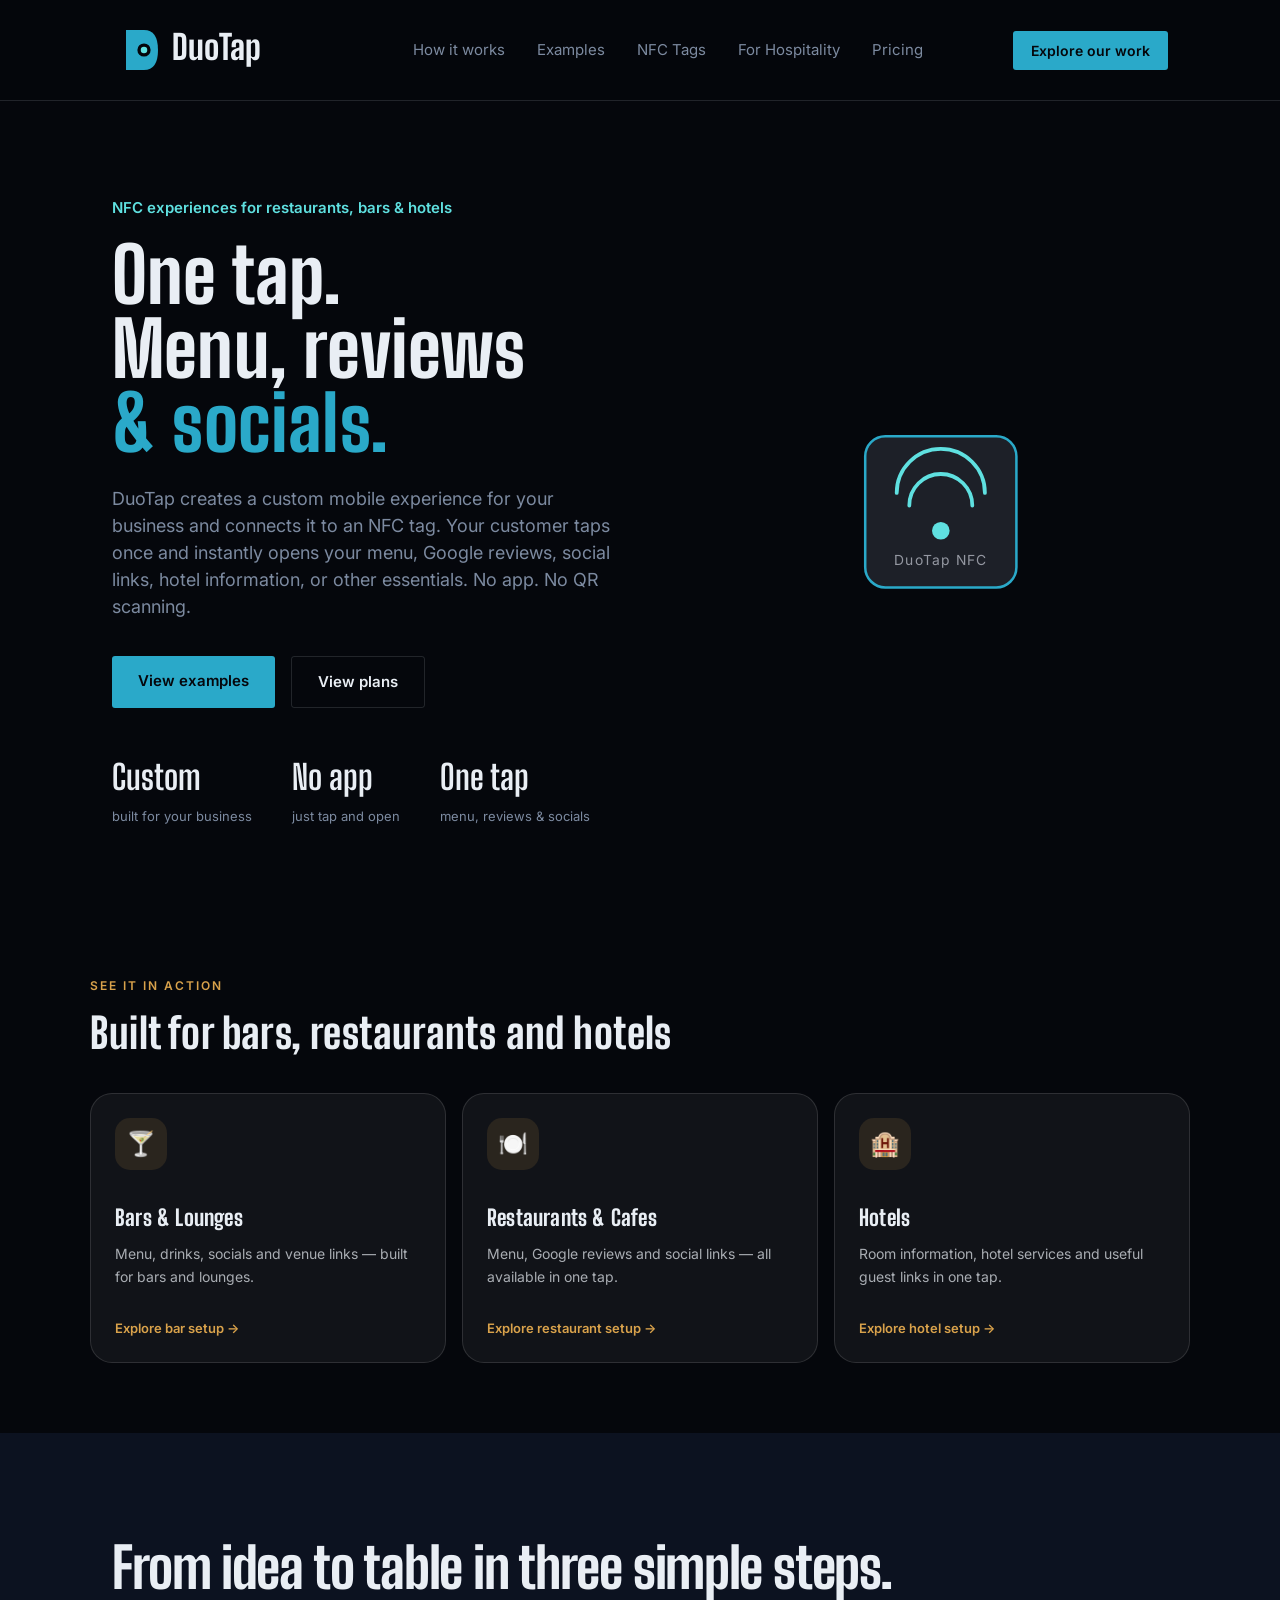
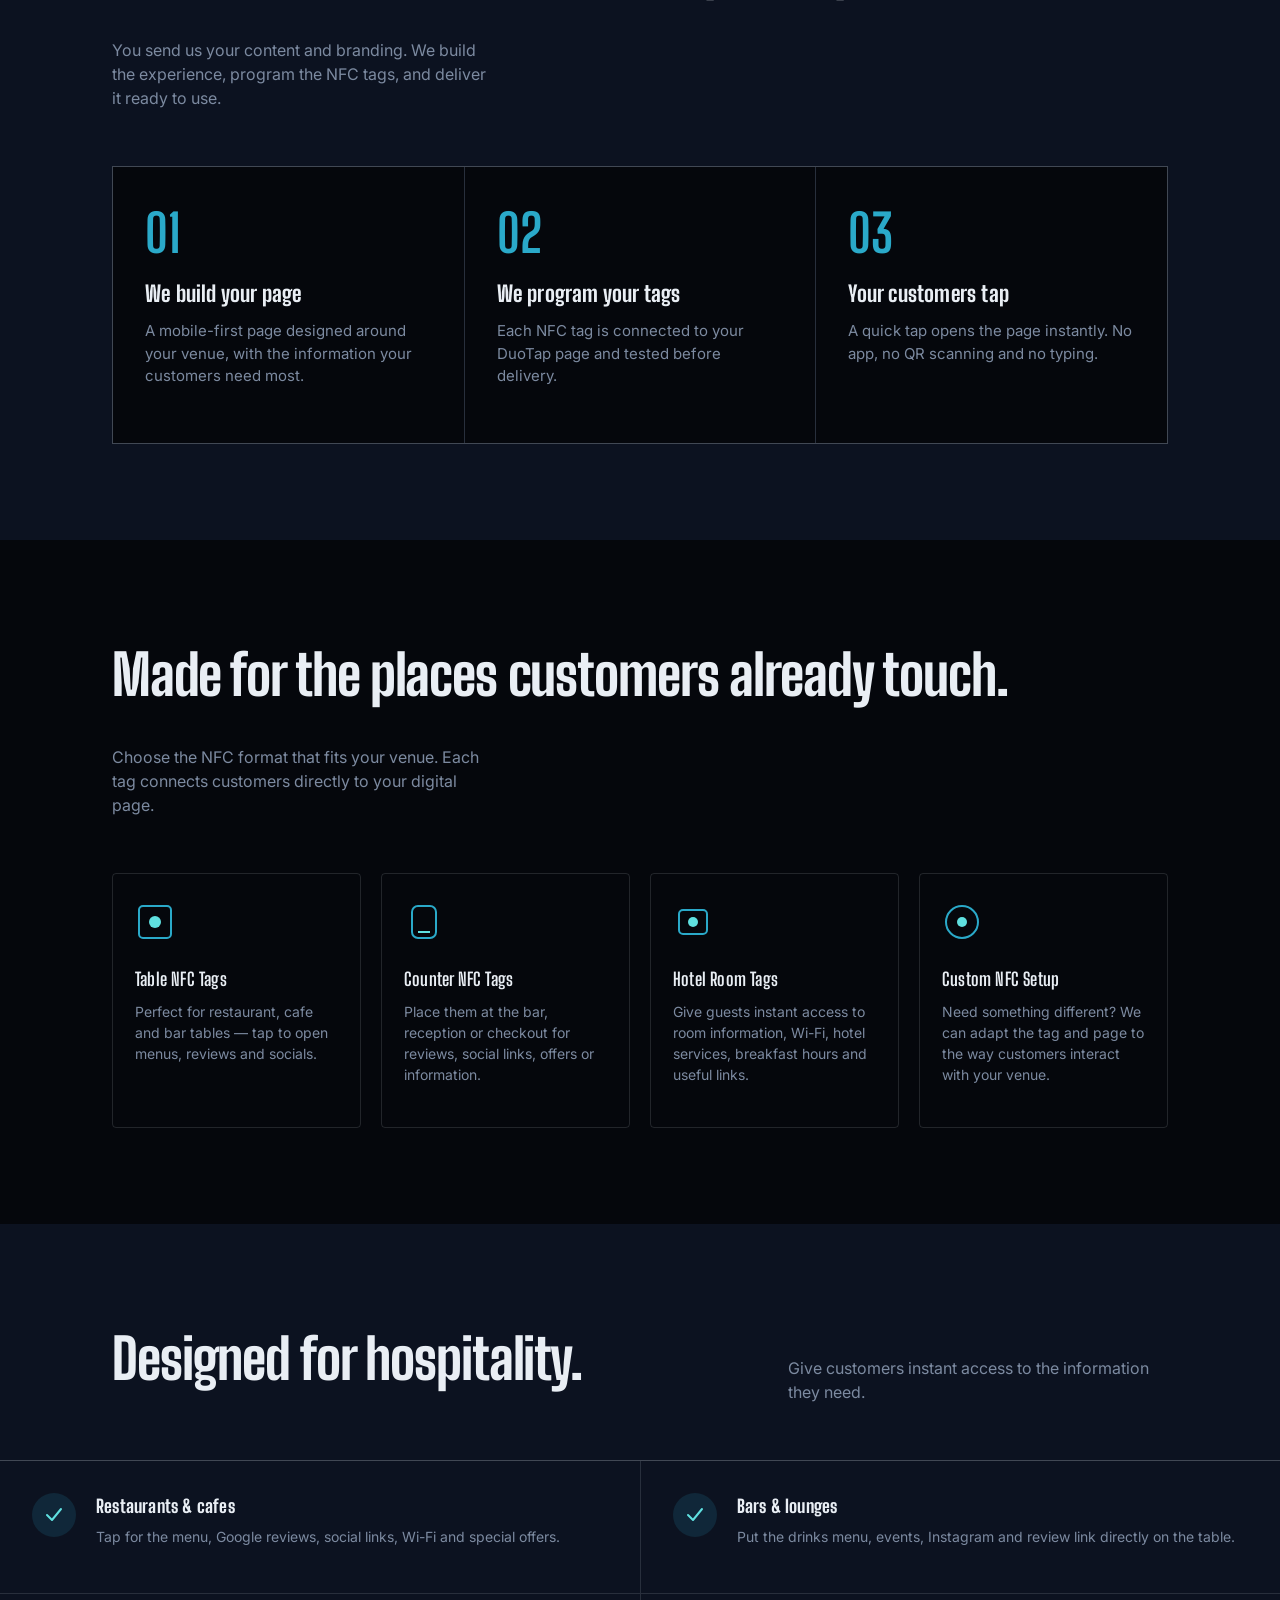
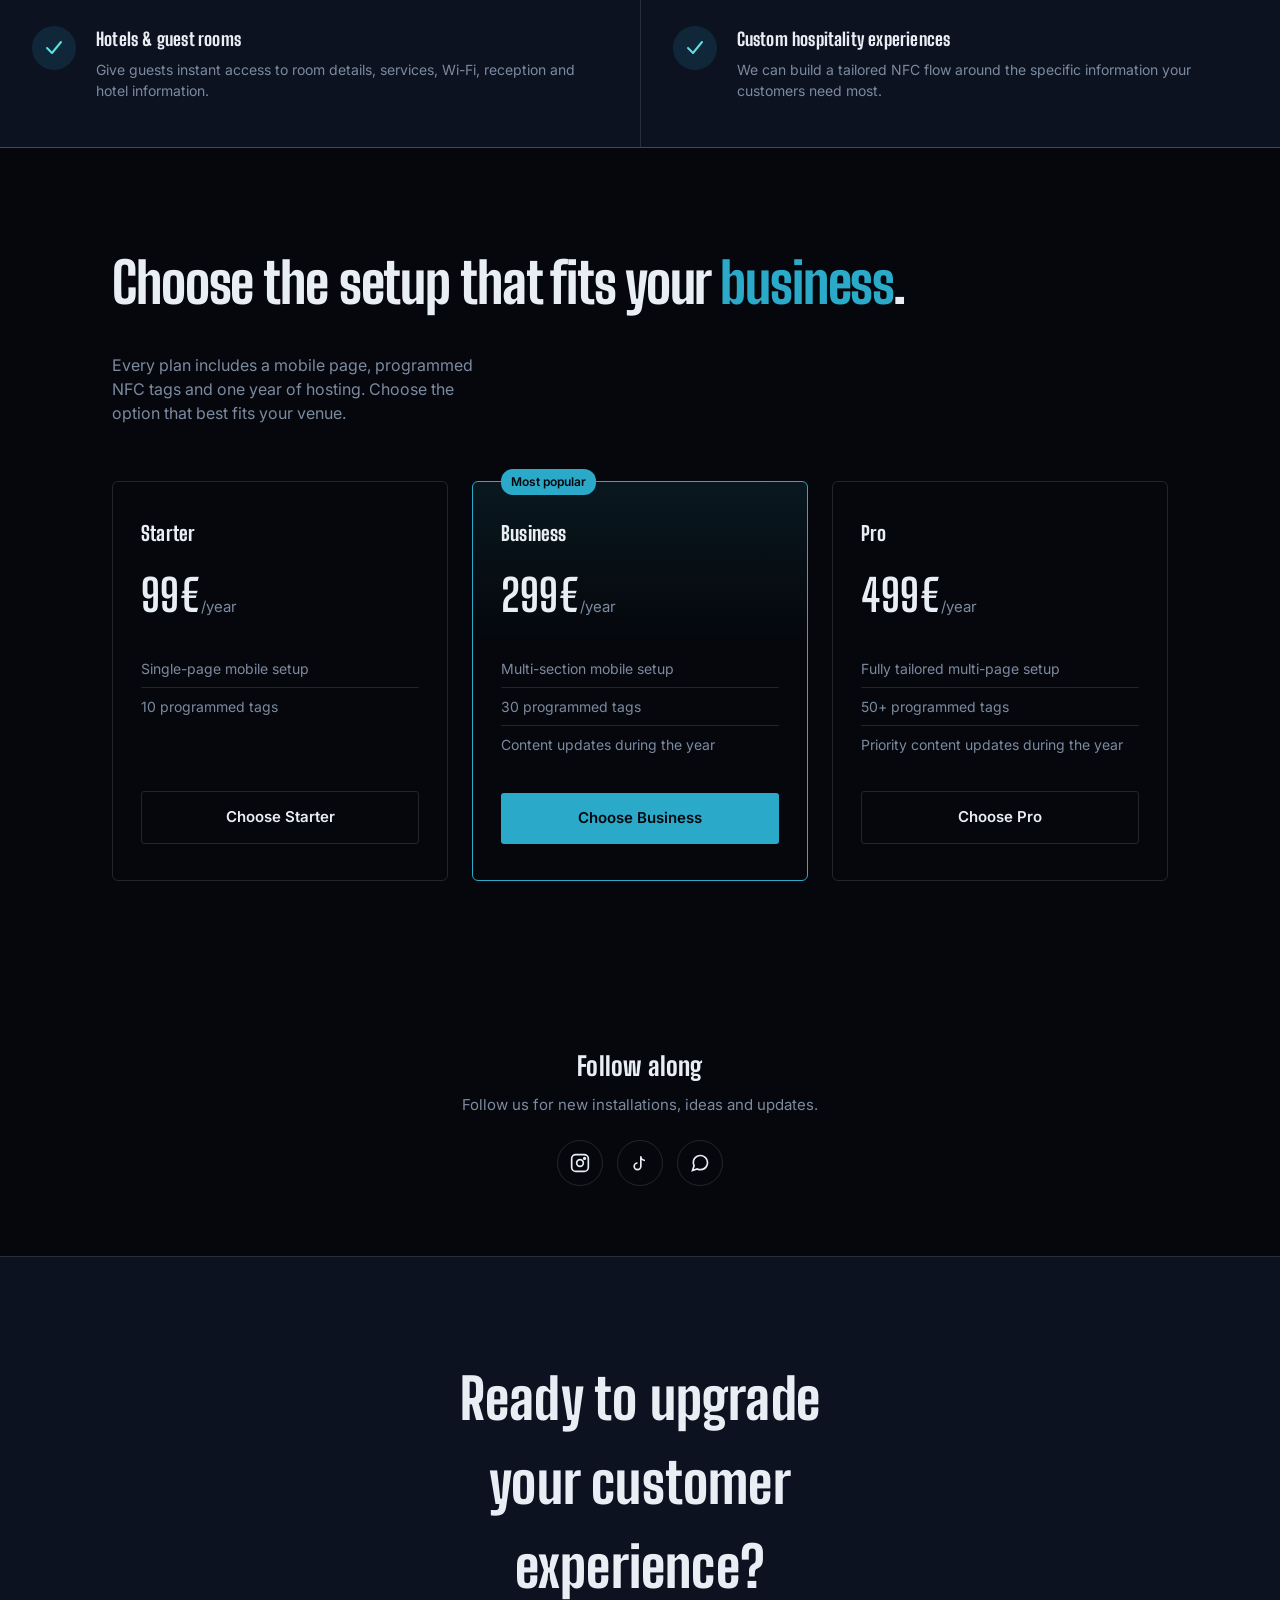
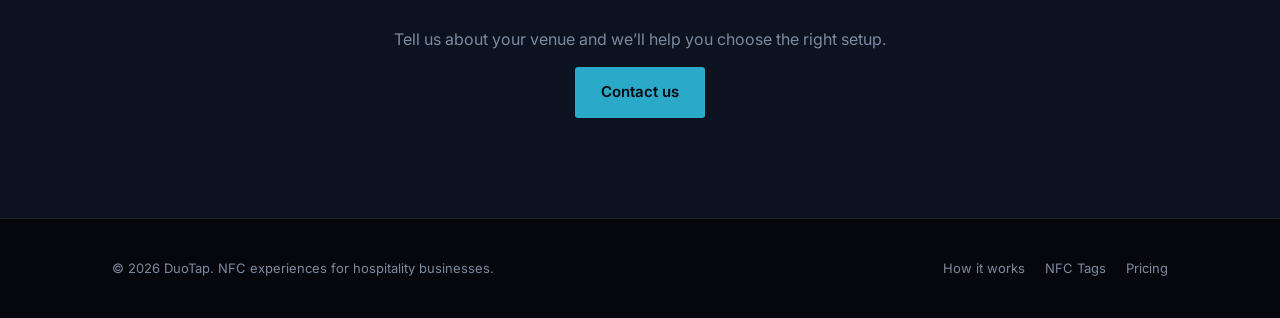
==== index.html @ f59d8165 "#changes for demo #3" ====
<!DOCTYPE html>
<html lang="en">
<head>
  <meta charset="UTF-8">
  <meta name="viewport" content="width=device-width, initial-scale=1.0">
  <title>DuoTap — NFC tags that turn a tap into a customer</title>
  <link rel="icon" type="image/svg+xml" href="duotap-cutD-favicon.svg">
  <link rel="preconnect" href="https://fonts.googleapis.com">
  <link
    href="https://fonts.googleapis.com/css2?family=Big+Shoulders+Display:wght@600;700;800&family=Inter:wght@400;500;600&display=swap"
    rel="stylesheet">
  <link rel="stylesheet" href="css/style.css">
  <meta property="og:title" content="">
  <meta property="og:type" content="">
  <meta property="og:url" content="">
  <meta property="og:image" content="">
  <meta property="og:image:alt" content="">

  <link rel="icon" href="img/duotap-cutD-favicon.svg" sizes="any">
  <link rel="icon" href="img/duotap-cutD-favicon.svg" type="image/svg+xml">
  <link rel="apple-touch-icon" href="img/duotap-cutD-favicon.svg">

  <link rel="manifest" href="site.webmanifest">
</head>
<body>

<header>
  <div class="wrap">
    <nav>
      <a href="#top" class="logo">
        <svg width="210" height="64" viewBox="0 0 210 64" xmlns="http://www.w3.org/2000/svg"
             xmlns:c2pa="http://c2pa.org/manifest">
          <metadata>
            <c2pa:manifest>
              [base64]/[base64]/[base64]/[base64]/mY1AeiY3VybHgpc2VsZiNqdW1iZj1jMnBhLmFzc2VydGlvbnMvYzJwYS5oYXNoLmRhdGFkaGFzaFgg3niMcaBJjm2EEs/BuNstPlgf/[base64]/[base64]/3cyjxFA3Qo5S46fX0/ihY0VZ7mfb9KF703t5OjWDBWMA4GA1UdDwEB/wQEAwIHgDAVBgNVHSUEDjAMBgorBgEEAYPoXgIBMAwGA1UdEwEB/wQCMAAwHwYDVR0jBBgwFoAUzlHiBIFOZFsj+OPEz5o+nMHXXMIwCgYIKoZIzj0EAwMDZwAwZAIwMXMdFJ4BetLLVY7ORuE9noqbbAZOZn/aArXyTwFAZfKrPzxF2vPoJNf1+UCdg1XGAjBwX1zd9WGqYkqmL5SFqw1QySjr1zJfpJM9+1rdDwSPLMOPOjKuiXjoU/[base64]/TRZGJZL6Pc2a1aoIZ+CS5SPYLw/svt/CIo9dId/+33TQT+1IKiIDEi83p/XGgmDgANT7pkEnJ8=
            </c2pa:manifest>
          </metadata>
          <defs>
            <style>
              @import url('https://fonts.googleapis.com/css2?family=Big+Shoulders+Display:wght@800&amp;display=swap');

              .wordmark {
                font-family: 'Big Shoulders Display', 'Arial Black', sans-serif;
                font-weight: 800;
              }
            </style>
            <mask id="holeMaskIconLockup">
              <rect x="0" y="0" width="64" height="64" fill="#ffffff"/>
              <circle cx="32" cy="32" r="8" fill="#000000">
                <animate attributeName="r" values="6;9;6" dur="1.8s" repeatCount="indefinite"/>
              </circle>
            </mask>
          </defs>

          <path d="M14 12 H32 Q46 12 46 32 Q46 52 32 52 H14 Z" fill="#2aa9c9" mask="url(#holeMaskIconLockup)"/>
          <circle cx="32" cy="32" r="3" fill="#5fe0e0">
            <animate attributeName="r" values="3;4.2;3" dur="1.8s" repeatCount="indefinite"/>
          </circle>

          <text x="60" y="42" class="wordmark" font-size="34" fill="#e9eef4">DuoTap</text>
        </svg>
        <!--        DuoTap-->
      </a>
      <div class="navlinks navlinks-mobile-hide">
        <a href="#how">How it works</a>
        <a href="#examples">Examples</a>
        <a href="#products">NFC Tags</a>
        <a href="#usecases">For Hospitality</a>
        <a href="#pricing">Pricing</a>
      </div>
      <a href="#examples" class="nav-cta">Explore our work</a>
    </nav>
  </div>
</header>

<main id="top">

  <!-- HERO -->
  <section class="hero">
    <div class="wrap hero-grid">
      <div>
        <div class="kicker">NFC experiences for restaurants, bars & hotels</div>
        <h1>One tap.<br>Menu, reviews<br><em>&amp; socials.</em></h1>
        <p class="lede">DuoTap creates a custom mobile experience for your business and connects it to an NFC tag. Your
          customer taps once and instantly opens your menu, Google reviews, social links, hotel information, or other
          essentials. No app. No QR scanning.</p>
        <div class="hero-actions">
          <a href="#examples" class="btn-primary">View examples</a>
          <a href="#pricing" class="btn-ghost">View plans</a>
        </div>
        <div class="hero-stat-row">
          <div class="stat"><b>Custom</b><span>built for your business</span></div>
          <div class="stat"><b>No app</b><span>just tap and open</span></div>
          <div class="stat"><b>One tap</b><span>menu, reviews &amp; socials</span></div>
        </div>
      </div>

      <div class="hero-visual">
        <svg class="hero-svg" viewBox="0 0 360 360" fill="none" xmlns="http://www.w3.org/2000/svg" aria-hidden="true">
          <circle class="pulse-ring" cx="180" cy="180" r="105" stroke="#5fe0e0" stroke-width="1.5"/>
          <circle class="pulse-ring" cx="180" cy="180" r="105" stroke="#2aa9c9" stroke-width="1.5"
                  style="animation-delay:0.9s;"/>
          <circle class="pulse-ring" cx="180" cy="180" r="105" stroke="#2aa9c9" stroke-width="1.5"
                  style="animation-delay:1.8s;"/>
          <rect x="120" y="120" width="120" height="120" rx="16" fill="#1d2028" stroke="#2aa9c9" stroke-width="2"/>
          <path d="M145 165 a35 35 0 0 1 70 0" stroke="#5fe0e0" stroke-width="3" fill="none" stroke-linecap="round"/>
          <path d="M155 175 a22 22 0 0 1 50 0" stroke="#5fe0e0" stroke-width="3" fill="none" stroke-linecap="round"/>
          <circle cx="180" cy="195" r="7" fill="#5fe0e0"/>
          <text x="180" y="222" text-anchor="middle" fill="#9497a1" font-family="Inter, sans-serif" font-size="11"
                letter-spacing="1">DuoTap NFC
          </text>
        </svg>
      </div>
    </div>
  </section>

  <section class="duotap-solutions" id="examples">

    <div class="duotap-solutions-header">
      <span>See it in action</span>
      <h2>Built for bars, restaurants and hotels</h2>
    </div>

    <div class="duotap-solutions-grid">

      <a
        href="https://trio-lounge.netlify.app/"

        class="duotap-solution-card"
      >
        <div class="duotap-solution-icon">🍸</div>

        <div>
          <h3>Bars &amp; Lounges</h3>
          <p>
            Menu, drinks, socials and venue links — built for bars and lounges.
          </p>
        </div>

        <span class="duotap-solution-link">
                Explore bar setup →
            </span>
      </a>

      <a
        href="restaurant.html"
        class="duotap-solution-card"
      >
        <div class="duotap-solution-icon">🍽️</div>

        <div>
          <h3>Restaurants &amp; Cafes</h3>
          <p>
            Menu, Google reviews and social links — all available in one tap.
          </p>
        </div>

        <span class="duotap-solution-link">
                Explore restaurant setup →
            </span>
      </a>

      <a
        href="hotel_room.html?room=45"

        class="duotap-solution-card"
      >
        <div class="duotap-solution-icon">🏨</div>

        <div>
          <h3>Hotels</h3>
          <p>
            Room information, hotel services and useful guest links in one tap.
          </p>
        </div>

        <span class="duotap-solution-link">
                Explore hotel setup →
            </span>
      </a>

    </div>

  </section>

  <!-- HOW IT WORKS -->
  <section class="section section-alt" id="how">
    <div class="wrap">
      <div class="section-head">
        <h2>From idea to table in three simple steps.</h2>
        <p>You send us your content and branding. We build the experience, program the NFC tags, and deliver it ready to
          use.</p>
      </div>
      <div class="steps">
        <div class="step">
          <div class="step-num">01</div>
          <h3>We build your page</h3>
          <p>A mobile-first page designed around your venue, with the information your customers need most.</p>
        </div>
        <div class="step">
          <div class="step-num">02</div>
          <h3>We program your tags</h3>
          <p>Each NFC tag is connected to your DuoTap page and tested before delivery.</p>
        </div>
        <div class="step">
          <div class="step-num">03</div>
          <h3>Your customers tap</h3>
          <p>A quick tap opens the page instantly. No app, no QR scanning and no typing.</p>
        </div>
      </div>
    </div>
  </section>

  <!-- PRODUCTS -->
  <section class="section" id="products">
    <div class="wrap">
      <div class="section-head">
        <h2>Made for the places customers already touch.</h2>
        <p>Choose the NFC format that fits your venue. Each tag connects customers directly to your digital page.</p>
      </div>
      <div class="product-grid">
        <div class="product-card">
          <svg width="40" height="40" viewBox="0 0 40 40">
            <rect x="4" y="4" width="32" height="32" rx="4" fill="none" stroke="#2aa9c9" stroke-width="2"/>
            <circle cx="20" cy="20" r="6" fill="#5fe0e0"/>
          </svg>
          <h3>Table NFC Tags</h3>
          <p>Perfect for restaurant, cafe and bar tables — tap to open menus, reviews and socials.</p>
        </div>
        <div class="product-card">
          <svg width="40" height="40" viewBox="0 0 40 40">
            <rect x="8" y="4" width="24" height="32" rx="6" fill="none" stroke="#2aa9c9" stroke-width="2"/>
            <line x1="14" y1="30" x2="26" y2="30" stroke="#5fe0e0" stroke-width="2"/>
          </svg>
          <h3>Counter NFC Tags</h3>
          <p>Place them at the bar, reception or checkout for reviews, social links, offers or information.</p>
        </div>
        <div class="product-card">
          <svg width="40" height="40" viewBox="0 0 40 40">
            <rect x="6" y="8" width="28" height="24" rx="4" fill="none" stroke="#2aa9c9" stroke-width="2"/>
            <circle cx="20" cy="20" r="5" fill="#5fe0e0"/>
          </svg>
          <h3>Hotel Room Tags</h3>
          <p>Give guests instant access to room information, Wi-Fi, hotel services, breakfast hours and useful
            links.</p>
        </div>
        <div class="product-card">
          <svg width="40" height="40" viewBox="0 0 40 40">
            <circle cx="20" cy="20" r="16" fill="none" stroke="#2aa9c9" stroke-width="2"/>
            <circle cx="20" cy="20" r="5" fill="#5fe0e0"/>
          </svg>
          <h3>Custom NFC Setup</h3>
          <p>Need something different? We can adapt the tag and page to the way customers interact with your venue.</p>
        </div>
      </div>
    </div>
  </section>

  <!-- WHO IT'S FOR -->
  <section class="section-alt" id="usecases">
    <div class="wrap" style="padding-top:96px; padding-bottom:0;">
      <div class="section-head">
        <h2>Designed for hospitality.</h2>
        <p>Give customers instant access to the information they need.</p>
      </div>
    </div>
    <div class="usecase-list">
      <div class="usecase">
        <div class="usecase-icon">
          <svg width="20" height="20" viewBox="0 0 20 20">
            <path d="M3 10 L8 15 L17 4" stroke="#5fe0e0" stroke-width="2" fill="none" stroke-linecap="round"
                  stroke-linejoin="round"/>
          </svg>
        </div>
        <div><h3>Restaurants &amp; cafes</h3>
          <p>Tap for the menu, Google reviews, social links, Wi-Fi and special offers.</p></div>
      </div>
      <div class="usecase">
        <div class="usecase-icon">
          <svg width="20" height="20" viewBox="0 0 20 20">
            <path d="M3 10 L8 15 L17 4" stroke="#5fe0e0" stroke-width="2" fill="none" stroke-linecap="round"
                  stroke-linejoin="round"/>
          </svg>
        </div>
        <div><h3>Bars &amp; lounges</h3>
          <p>Put the drinks menu, events, Instagram and review link directly on the table.</p></div>
      </div>
      <div class="usecase">
        <div class="usecase-icon">
          <svg width="20" height="20" viewBox="0 0 20 20">
            <path d="M3 10 L8 15 L17 4" stroke="#5fe0e0" stroke-width="2" fill="none" stroke-linecap="round"
                  stroke-linejoin="round"/>
          </svg>
        </div>
        <div><h3>Hotels &amp; guest rooms</h3>
          <p>Give guests instant access to room details, services, Wi-Fi, reception and hotel information.</p></div>
      </div>
      <div class="usecase">
        <div class="usecase-icon">
          <svg width="20" height="20" viewBox="0 0 20 20">
            <path d="M3 10 L8 15 L17 4" stroke="#5fe0e0" stroke-width="2" fill="none" stroke-linecap="round"
                  stroke-linejoin="round"/>
          </svg>
        </div>
        <div><h3>Custom hospitality experiences</h3>
          <p>We can build a tailored NFC flow around the specific information your customers need most.</p></div>
      </div>
    </div>
  </section>

  <!-- PRICING -->
  <section class="section">
    <div class="wrap">
      <div class="section-head" id="pricing">
        <h2>Choose the setup that fits your <span class="blue-text">business</span>.</h2>
        <p>Every plan includes a mobile page, programmed NFC tags and one year of hosting. Choose the option that best
          fits your venue.</p>
      </div>
      <div class="pricing-grid">
        <div class="price-card">
          <h3>Starter</h3>
          <div class="price">99€<span>/year</span></div>
          <ul>
            <li>Single-page mobile setup</li>
            <li>10 programmed tags</li>
            <!--            <li>One time purchase</li>-->
          </ul>
          <a href="https://wa.me/355695670905?text=Hello%2C%20I%27m%20interested%20in%20the%20Starter%20package"
             target="_blank" rel="noopener" class="btn-ghost" style="text-align:center;">Choose Starter</a>
        </div>
        <div class="price-card featured">
          <h3>Business</h3>
          <div class="price">299€<span>/year</span></div>
          <ul>
            <li>Multi-section mobile setup</li>
            <li>30 programmed tags</li>
            <li>Content updates during the year</li>
            <!--            <li>Tap analytics + export</li>-->
          </ul>
          <a href="https://wa.me/355695670905?text=Hello%2C%20I%27m%20interested%20in%20the%20Business%20package"
             target="_blank" rel="noopener" class="btn-primary" style="text-align:center;">Choose Business</a>
        </div>
        <div class="price-card">
          <h3>Pro</h3>
          <div class="price">499€<span>/year</span></div>
          <ul>
            <li>Fully tailored multi-page setup</li>
            <li>50+ programmed tags</li>
            <li>Priority content updates during the year</li>
            <!--            <li>Tap analytics + export</li>-->
          </ul>
          <a href="https://wa.me/355695670905?text=Hello%2C%20I%27m%20interested%20in%20the%20Pro%20package"
             target="_blank" rel="noopener" class="btn-ghost" style="text-align:center;">Choose Pro</a>
        </div>
      </div>
    </div>
  </section>

  <!-- SOCIALS -->
  <section class="section" id="socials" style="padding-top:70px; padding-bottom:70px;">
    <div class="wrap" style="text-align:center;">
      <h2 style="font-size:26px; color:var(--paper);">Follow along</h2>
      <p style="color:var(--slate); font-size:15px; margin-top:8px;">Follow us for new installations, ideas and
        updates.</p>
      <div class="social-row">
        <a href="https://instagram.com/duotap.al" target="_blank" rel="noopener" class="social-btn"
           aria-label="Instagram">
          <svg width="20" height="20" viewBox="0 0 24 24" fill="none" stroke="currentColor" stroke-width="2">
            <rect x="2" y="2" width="20" height="20" rx="5"/>
            <circle cx="12" cy="12" r="4"/>
            <circle cx="17.5" cy="6.5" r="1"/>
          </svg>
        </a>
        <a href="https://www.tiktok.com/@duotap.al" target="_blank" rel="noopener" class="social-btn"
           aria-label="TikTok">
          <svg width="20" height="20" viewBox="0 0 24 24" fill="none" stroke="currentColor" stroke-width="2">
            <path d="M9 12a4 4 0 1 0 4 4V4a5 5 0 0 0 5 5"/>
          </svg>
        </a>
        <!--        <a href="https://instagram.com/duotap.al" target="_blank" rel="noopener" class="social-btn"-->
        <!--           aria-label="Facebook">-->
        <!--          <svg width="20" height="20" viewBox="0 0 24 24" fill="none" stroke="currentColor" stroke-width="2">-->
        <!--            <path d="M18 2h-3a5 5 0 0 0-5 5v3H7v4h3v8h4v-8h3l1-4h-4V7a1 1 0 0 1 1-1h3z"/>-->
        <!--          </svg>-->
        <!--        </a>-->
        <a href="https://wa.me/355695670905" target="_blank" rel="noopener" class="social-btn" aria-label="WhatsApp">
          <svg width="20" height="20" viewBox="0 0 24 24" fill="none" stroke="currentColor" stroke-width="2">
            <path
              d="M21 11.5a8.38 8.38 0 0 1-.9 3.8 8.5 8.5 0 0 1-7.6 4.7 8.38 8.38 0 0 1-3.8-.9L3 21l1.9-5.7a8.38 8.38 0 0 1-.9-3.8 8.5 8.5 0 0 1 4.7-7.6 8.38 8.38 0 0 1 3.8-.9h.5a8.48 8.48 0 0 1 8 8v.5z"/>
          </svg>
        </a>
      </div>
    </div>
  </section>

  <!-- CTA -->
  <section class="cta-band">
    <div class="wrap">
      <h2>Ready to upgrade your customer experience?</h2>
      <p>Tell us about your venue and we’ll help you choose the right setup.</p>
      <a
        href="https://wa.me/355695670905"
        target="_blank"
        rel="noopener"
        class="btn-primary"
      >
        Contact us
      </a>
    </div>
  </section>

</main>

<footer>
  <div class="wrap"
       style="display:flex; justify-content:space-between; width:100%; flex-wrap:wrap; gap:16px; align-items:center;">
    <span>© 2026 DuoTap. NFC experiences for hospitality businesses.</span>
    <div style="display:flex; gap:20px; align-items:center;">
      <a href="#how">How it works</a>
      <a href="#products">NFC Tags</a>
      <a href="#pricing">Pricing</a>
    </div>
  </div>
</footer>

</body>
</html>
---- css/style.css ----
:root {
  --ink: #05070c;
  --ink-soft: #0c1220;
  --paper: #e9eef4;
  --paper-dim: #c3ccd8;
  --copper: #2aa9c9;
  --copper-bright: #5fe0e0;
  --slate: #7c8aa0;
  --signal: #6fcf97;
  --line: rgba(233, 238, 244, 0.13);
  --maxw: 1120px;
}

* {
  box-sizing: border-box;
}

img, svg {
  max-width: 100%;
}

html {
  scroll-behavior: smooth;
  background: var(--ink);
}

body {
  margin: 0;
  background: var(--ink);
  color: var(--paper);
  font-family: 'Inter', sans-serif;
  line-height: 1.5;
  -webkit-font-smoothing: antialiased;
  min-height: 100vh;
}

h1, h2, h3 {
  font-family: 'Big Shoulders Display', sans-serif;
  font-weight: 800;
  text-transform: none;
  margin: 0;
  letter-spacing: 0.2px;
}

a {
  color: inherit;
}

.wrap {
  max-width: var(--maxw);
  margin: 0 auto;
  padding: 0 32px;
}

@media (max-width: 640px) {
  .wrap {
    padding: 0 20px;
  }
}

main {
  background: var(--ink);
  display: block;
}

/* Focus visibility */
a:focus-visible, button:focus-visible {
  outline: 2px solid var(--copper-bright);
  outline-offset: 3px;
}

/* NAV */
header {
  position: sticky;
  top: 0;
  z-index: 40;
  background: rgba(5, 7, 12, 0.88);
  backdrop-filter: blur(10px);
  border-bottom: 1px solid var(--line);
}

nav {
  display: flex;
  align-items: center;
  justify-content: space-between;
  padding: 18px 0;
}

.logo {
  font-family: 'Big Shoulders Display', sans-serif;
  font-weight: 800;
  font-size: 24px;
  display: flex;
  align-items: center;
  gap: 8px;
  color: var(--paper);
  text-decoration: none;
}

.logo-dot {
  width: 9px;
  height: 9px;
  border-radius: 50%;
  background: var(--copper-bright);
}

.logo-mark {
  flex-shrink: 0;
}

.badge-arc-outer {
  transform-box: fill-box;
  transform-origin: center;
  animation: arcBreatheA 1.8s ease-in-out infinite;
}

.badge-arc-inner {
  transform-box: fill-box;
  transform-origin: center;
  animation: arcBreatheB 1.8s ease-in-out infinite;
}

.badge-dot {
  transform-box: fill-box;
  transform-origin: center;
  animation: dotPulse 1.8s ease-in-out infinite;
}

@keyframes arcBreatheA {
  0%, 100% {
    opacity: 0.5;
  }
  50% {
    opacity: 1;
  }
}

@keyframes arcBreatheB {
  0%, 100% {
    opacity: 1;
  }
  50% {
    opacity: 0.5;
  }
}

@keyframes dotPulse {
  0%, 100% {
    transform: scale(1);
  }
  50% {
    transform: scale(1.25);
  }
}

.navlinks {
  display: flex;
  gap: 32px;
  font-size: 15px;
}

.navlinks a {
  text-decoration: none;
  color: var(--slate);
  transition: color .15s;
}

.navlinks a:hover {
  color: var(--paper);
}

.nav-cta {
  background: var(--copper);
  color: var(--ink);
  padding: 9px 18px;
  border-radius: 3px;
  text-decoration: none;
  font-weight: 600;
  font-size: 14px;
  transition: background .15s;
}

.nav-cta:hover {
  background: var(--copper-bright);
}

.navlinks-mobile-hide {
  display: flex;
}

@media (max-width: 720px) {
  .navlinks-mobile-hide {
    display: none;
  }
}

/* HERO */
.hero {
  padding: 96px 0 80px;
  position: relative;
  overflow: hidden;
  background: var(--ink);
}

.hero-grid {
  display: grid;
  grid-template-columns:1.1fr 0.9fr;
  gap: 48px;
  align-items: center;
}

@media (max-width: 860px) {
  .hero-grid {
    grid-template-columns:1fr;
  }

  .hero-visual {
    order: -1;
  }
}

.kicker {
  color: var(--copper-bright);
  font-size: 15px;
  font-weight: 600;
  margin-bottom: 18px;
  font-family: 'Inter', sans-serif;
}

.hero h1 {
  font-size: clamp(42px, 6.4vw, 76px);
  line-height: 0.98;
  color: var(--paper);
}

.hero h1 em {
  font-style: normal;
  color: var(--copper);
}

.hero p.lede {
  margin-top: 24px;
  font-size: 18px;
  color: var(--slate);
  max-width: 46ch;
}

.hero-actions {
  margin-top: 36px;
  display: flex;
  gap: 16px;
  flex-wrap: wrap;
}

.btn-primary {
  background: var(--copper);
  color: var(--ink);
  padding: 14px 26px;
  border-radius: 3px;
  text-decoration: none;
  font-weight: 600;
  font-size: 15px;
  display: inline-block;
  transition: background .15s, transform .15s;
}

.btn-primary:hover {
  background: var(--copper-bright);
  transform: translateY(-1px);
}

.btn-ghost {
  border: 1px solid var(--line);
  color: var(--paper);
  padding: 14px 26px;
  border-radius: 3px;
  text-decoration: none;
  font-weight: 600;
  font-size: 15px;
  display: inline-block;
  transition: border-color .15s;
}

.btn-ghost:hover {
  border-color: var(--copper);
}

.hero-visual {
  display: flex;
  align-items: center;
  justify-content: center;
  position: relative;
}

.hero-svg {
  width: 100%;
  max-width: 520px;
  height: auto;
  display: block;
}

.pulse-ring {
  fill: none;
  transform-box: fill-box;
  transform-origin: center;
  opacity: 0;
  animation: ringPulse 2.7s ease-out infinite;
}

@keyframes ringPulse {
  0% {
    transform: scale(0.55);
    opacity: 0.55;
  }
  75% {
    opacity: 0;
  }
  100% {
    transform: scale(1.35);
    opacity: 0;
  }
}

.hero-stat-row {
  margin-top: 44px;
  display: flex;
  gap: 40px;
  flex-wrap: wrap;
}

.stat b {
  display: block;
  font-family: 'Big Shoulders Display', sans-serif;
  font-size: 34px;
  font-weight: 700;
  color: var(--paper);
}

.stat span {
  font-size: 13px;
  color: var(--slate);
}

/* SECTION LABEL */
.section {
  padding: 96px 0;
  background: var(--ink);
}

.section-alt {
  background: var(--ink-soft);
}

.section-head {
  display: flex;
  justify-content: space-between;
  align-items: flex-end;
  gap: 24px;
  margin-bottom: 56px;
  flex-wrap: wrap;
}

.section-head h2 {
  font-size: clamp(32px, 5vw, 56px);
  line-height: 1.05;
  margin-top: 10px;
  margin-bottom: 16px;
  letter-spacing: -0.02em;
}

.section-head p {
  color: var(--slate);
  max-width: 38ch;
  font-size: 16px;
  margin: 0;
}
.blue-text {
  color: #2aa9c9;
}


/* HOW IT WORKS */
.steps {
  display: grid;
  grid-template-columns:repeat(3, 1fr);
  gap: 1px;
  background: var(--line);
  border: 1px solid var(--line);
}

@media (max-width: 760px) {
  .steps {
    grid-template-columns:1fr;
  }
}

.step {
  background: var(--ink);
  padding: 40px 32px;
}

.step-num {
  font-family: 'Big Shoulders Display', sans-serif;
  font-size: 52px;
  font-weight: 700;
  color: var(--copper);
  line-height: 1;
}

.step h3 {
  font-size: 22px;
  margin-top: 18px;
  color: var(--paper);
}

.step p {
  color: var(--slate);
  font-size: 15px;
  margin-top: 10px;
}

/* EXAMPLES */
.examples-grid {
  display: grid;
  grid-template-columns:repeat(2, 1fr);
  gap: 32px;
}

@media (max-width: 700px) {
  .examples-grid {
    grid-template-columns:1fr;
    max-width: 340px;
    margin: 0 auto;
  }
}

@media (max-width: 380px) {
  .phone-frame {
    width: 220px;
    height: 440px;
  }
}

.example-card {
  text-align: center;
}

.phone-frame {
  width: 300px;
  height: 600px;
  margin: 0 auto 22px;
  background: #0d1017;
  border-radius: 32px;
  padding: 12px;
  border: 1px solid var(--line);
  box-shadow: 0 24px 48px rgba(0, 0, 0, 0.35);
}

.phone-frame iframe {
  width: 100%;
  height: 100%;
  border: none;
  border-radius: 20px;
  background: #fff;
}

.example-card h3 {
  font-size: 19px;
  color: var(--paper);
  margin-top: 4px;
}

.example-card p {
  color: var(--slate);
  font-size: 14px;
  margin-top: 8px;
  max-width: 280px;
  margin-left: auto;
  margin-right: auto;
}

/* PRODUCTS */
.product-grid {
  display: grid;
  grid-template-columns:repeat(4, 1fr);
  gap: 20px;
}

@media (max-width: 860px) {
  .product-grid {
    grid-template-columns:repeat(2, 1fr);
  }
}

@media (max-width: 480px) {
  .product-grid {
    grid-template-columns:1fr;
  }
}

.product-card {
  border: 1px solid var(--line);
  padding: 28px 22px;
  border-radius: 4px;
  transition: border-color .15s, transform .15s;
}

.product-card:hover {
  border-color: var(--copper);
  transform: translateY(-2px);
}

.product-card svg {
  margin-bottom: 18px;
}

.product-card h3 {
  font-size: 18px;
  color: var(--paper);
  font-weight: 700;
}

.product-card p {
  color: var(--slate);
  font-size: 14px;
  margin-top: 8px;
}

/* USE CASES */
.usecase-list {
  display: grid;
  grid-template-columns:repeat(2, 1fr);
  gap: 1px;
  background: var(--line);
  border-top: 1px solid var(--line);
  border-bottom: 1px solid var(--line);
}

@media (max-width: 700px) {
  .usecase-list {
    grid-template-columns:1fr;
  }
}

.usecase {
  background: var(--ink-soft);
  padding: 32px;
  display: flex;
  gap: 20px;
}

.usecase-icon {
  flex-shrink: 0;
  width: 44px;
  height: 44px;
  border-radius: 50%;
  background: rgba(42, 169, 201, 0.14);
  display: flex;
  align-items: center;
  justify-content: center;
}

.usecase h3 {
  font-size: 18px;
  color: var(--paper);
}

.usecase p {
  color: var(--slate);
  font-size: 14px;
  margin-top: 6px;
}

/* PRICING */
.pricing-grid {
  display: grid;
  grid-template-columns:repeat(3, 1fr);
  gap: 24px;
}

@media (max-width: 860px) {
  .pricing-grid {
    grid-template-columns:1fr;
    max-width: 420px;
    margin: 0 auto;
  }
}

.price-card {
  border: 1px solid var(--line);
  border-radius: 6px;
  padding: 36px 28px;
  display: flex;
  flex-direction: column;
}

.price-card.featured {
  border-color: var(--copper);
  background: linear-gradient(180deg, rgba(42, 169, 201, 0.10), transparent 40%);
  position: relative;
}

.price-card.featured::before {
  content: "Most popular";
  position: absolute;
  top: -13px;
  left: 28px;
  background: var(--copper);
  color: var(--ink);
  font-size: 12px;
  font-weight: 600;
  padding: 4px 10px;
  border-radius: 12px;
}

.price-card h3 {
  font-size: 20px;
  color: var(--paper);
}

.price-card .price {
  font-family: 'Big Shoulders Display', sans-serif;
  font-size: 44px;
  font-weight: 700;
  color: var(--paper);
  margin-top: 14px;
}

.price-card .price span {
  font-size: 15px;
  color: var(--slate);
  font-family: 'Inter', sans-serif;
  font-weight: 400;
}

.price-card ul {
  list-style: none;
  padding: 0;
  margin: 22px 0 28px;
  flex-grow: 1;
}

.price-card li {
  font-size: 14px;
  color: var(--slate);
  padding: 8px 0;
  border-top: 1px solid var(--line);
}

.price-card li:first-child {
  border-top: none;
}

/* FOOTER CTA */
.cta-band {
  padding: 100px 0;
  text-align: center;
  background: var(--ink-soft);
  border-top: 1px solid var(--line);
}

.cta-band h2 {
  font-size: clamp(32px, 5.5vw, 56px);
  color: var(--paper);
  max-width: 16ch;
  margin: 0 auto;
}

.cta-band p {
  color: var(--slate);
  margin-top: 18px;
  font-size: 16px;
}

.cta-band .hero-actions {
  justify-content: center;
  margin-top: 32px;
}

/* SOCIALS */
.social-row {
  display: flex;
  justify-content: center;
  gap: 14px;
  margin-top: 24px;
}

.social-btn {
  width: 46px;
  height: 46px;
  border-radius: 50%;
  border: 1px solid var(--line);
  display: flex;
  align-items: center;
  justify-content: center;
  color: var(--paper);
  text-decoration: none;
  transition: border-color .15s, color .15s, transform .15s;
}

.social-btn:hover {
  border-color: var(--copper);
  color: var(--copper-bright);
  transform: translateY(-2px);
}

footer {
  padding: 40px 0;
  border-top: 1px solid var(--line);
  display: flex;
  justify-content: space-between;
  align-items: center;
  flex-wrap: wrap;
  gap: 16px;
  font-size: 13px;
  color: var(--slate);
  background: var(--ink);
}

footer a {
  color: var(--slate);
  text-decoration: none;
  display: flex;
  align-items: center;
}

footer a:hover {
  color: var(--paper);
}

@media (prefers-reduced-motion: reduce) {
  html {
    scroll-behavior: auto;
  }

  * {
    transition: none !important;
    animation: none !important;
  }
}
.duotap-solutions {
  width: min(100% - 32px, 1100px);
  margin: 70px auto;
}

.duotap-solutions-header {
  margin-bottom: 28px;
}

.duotap-solutions-header > span {
  display: block;
  margin-bottom: 7px;
  font-size: 12px;
  font-weight: 600;
  letter-spacing: 2px;
  text-transform: uppercase;
  color: #d9a24b;
}

.duotap-solutions-header h2 {
  margin: 0;
  font-size: clamp(28px, 5vw, 42px);
}

.duotap-solutions-grid {
  display: grid;
  grid-template-columns: repeat(3, 1fr);
  gap: 16px;
}

.duotap-solution-card {
  min-height: 270px;
  padding: 24px;
  border: 1px solid rgba(255,255,255,.12);
  border-radius: 22px;
  background: rgba(255,255,255,.05);
  display: flex;
  flex-direction: column;
  justify-content: space-between;
  gap: 25px;
  color: inherit;
  text-decoration: none;
  transition: .25s ease;
}

.duotap-solution-card:hover {
  transform: translateY(-5px);
  background: rgba(255,255,255,.08);
  border-color: rgba(217,162,75,.5);
}

.duotap-solution-icon {
  width: 52px;
  height: 52px;
  border-radius: 15px;
  display: flex;
  align-items: center;
  justify-content: center;
  background: rgba(217,162,75,.12);
  font-size: 24px;
}

.duotap-solution-card h3 {
  margin: 0 0 9px;
  font-size: 22px;
}

.duotap-solution-card p {
  margin: 0;
  opacity: .7;
  line-height: 1.6;
  font-size: 14px;
}

.duotap-solution-link {
  font-size: 13px;
  font-weight: 600;
  color: #d9a24b;
}

@media (max-width: 850px) {
  .duotap-solutions-grid {
    grid-template-columns: 1fr;
  }

  .duotap-solution-card {
    min-height: 220px;
  }
}

@media (max-width: 500px) {
  .duotap-solutions {
    width: calc(100% - 24px);
    margin: 50px auto;
  }

  .duotap-solution-card {
    padding: 20px;
    min-height: 200px;
  }
}
#examples {
  scroll-margin-top: 110px;
}

#pricing{
  scroll-margin-top: 110px;
}
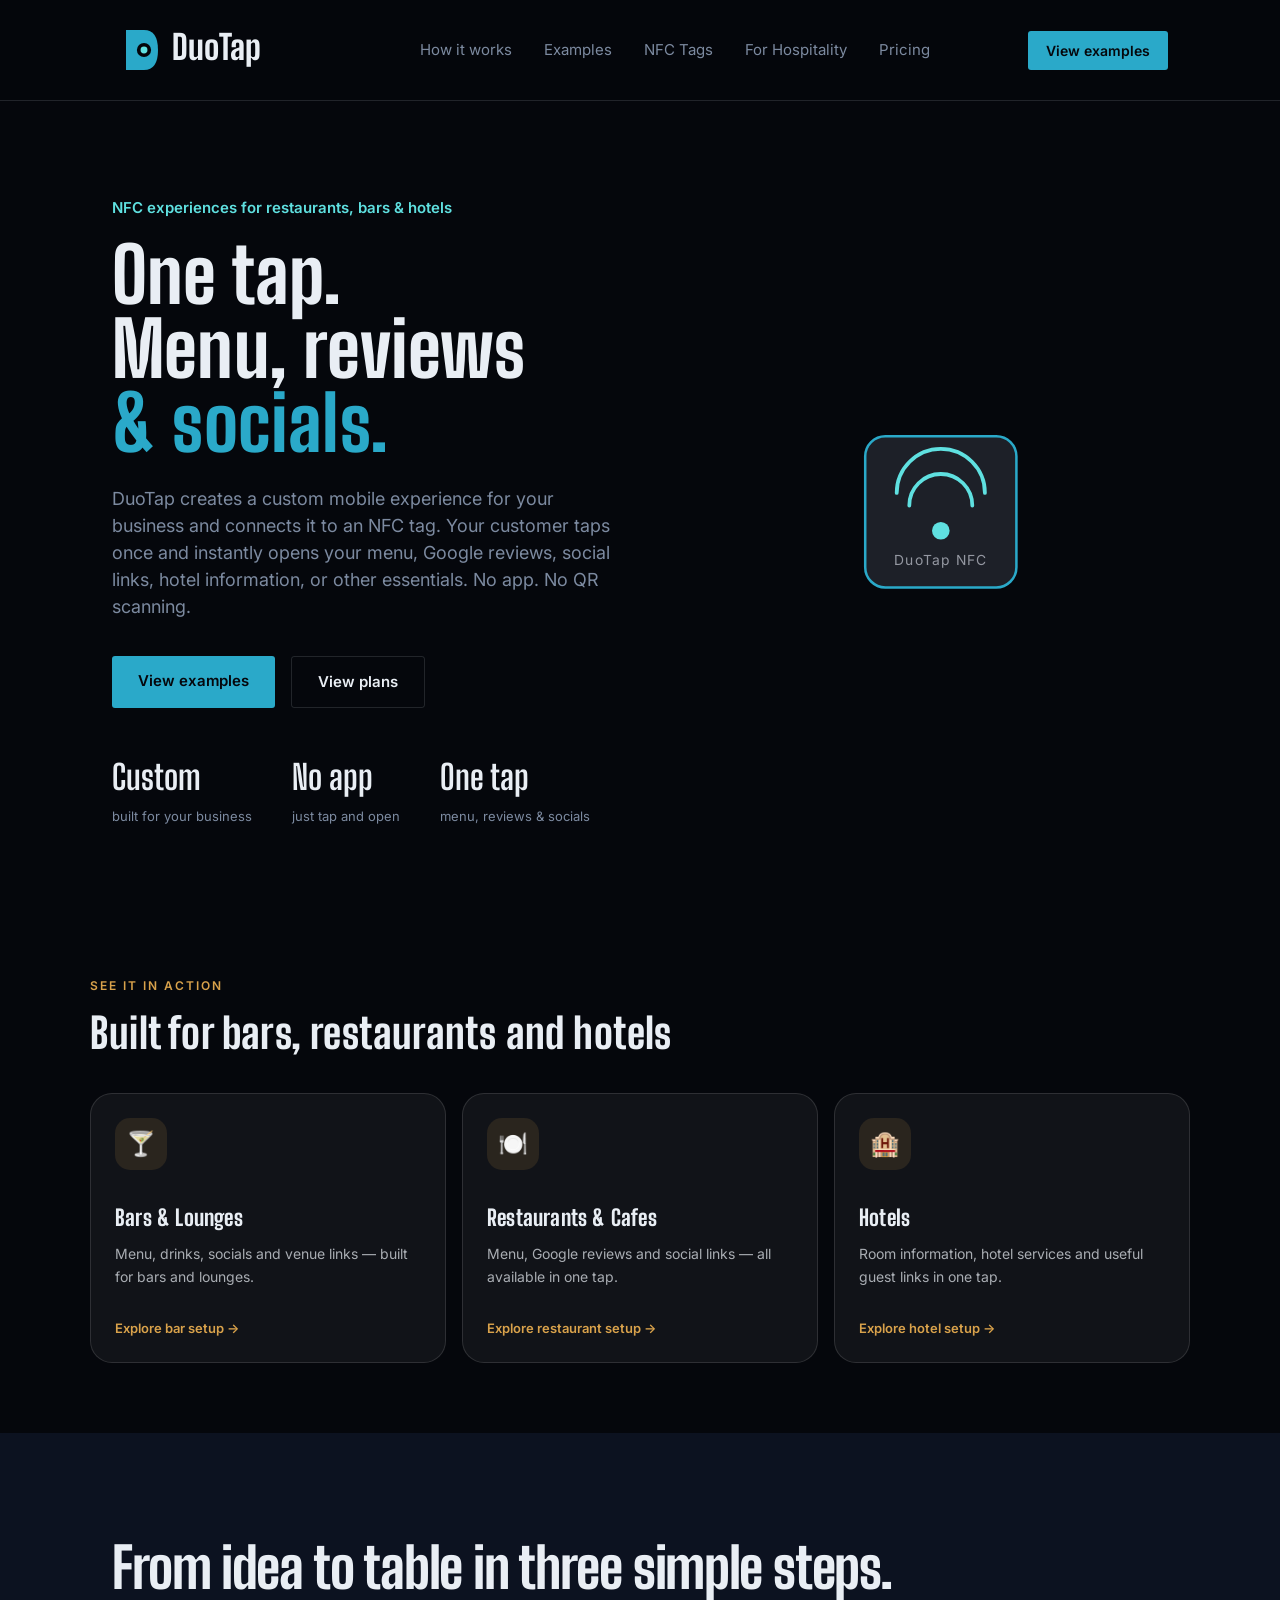
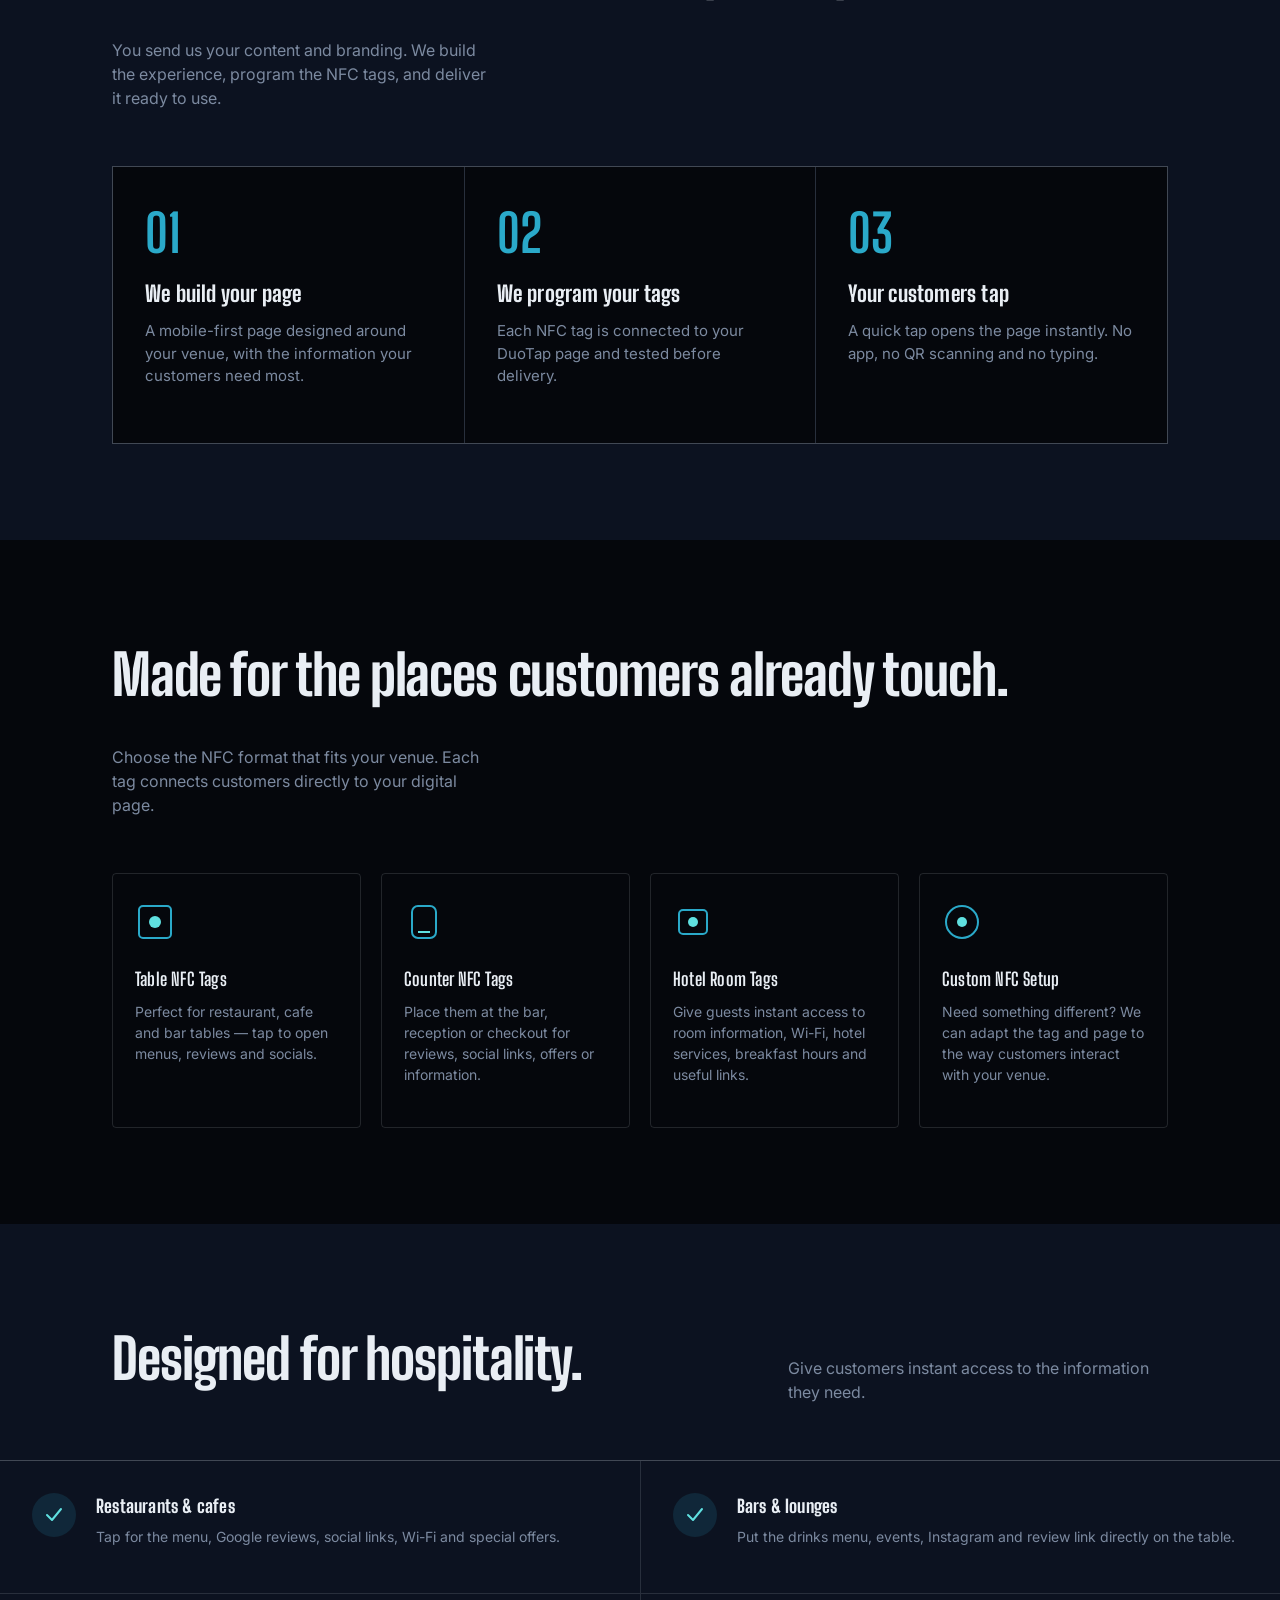
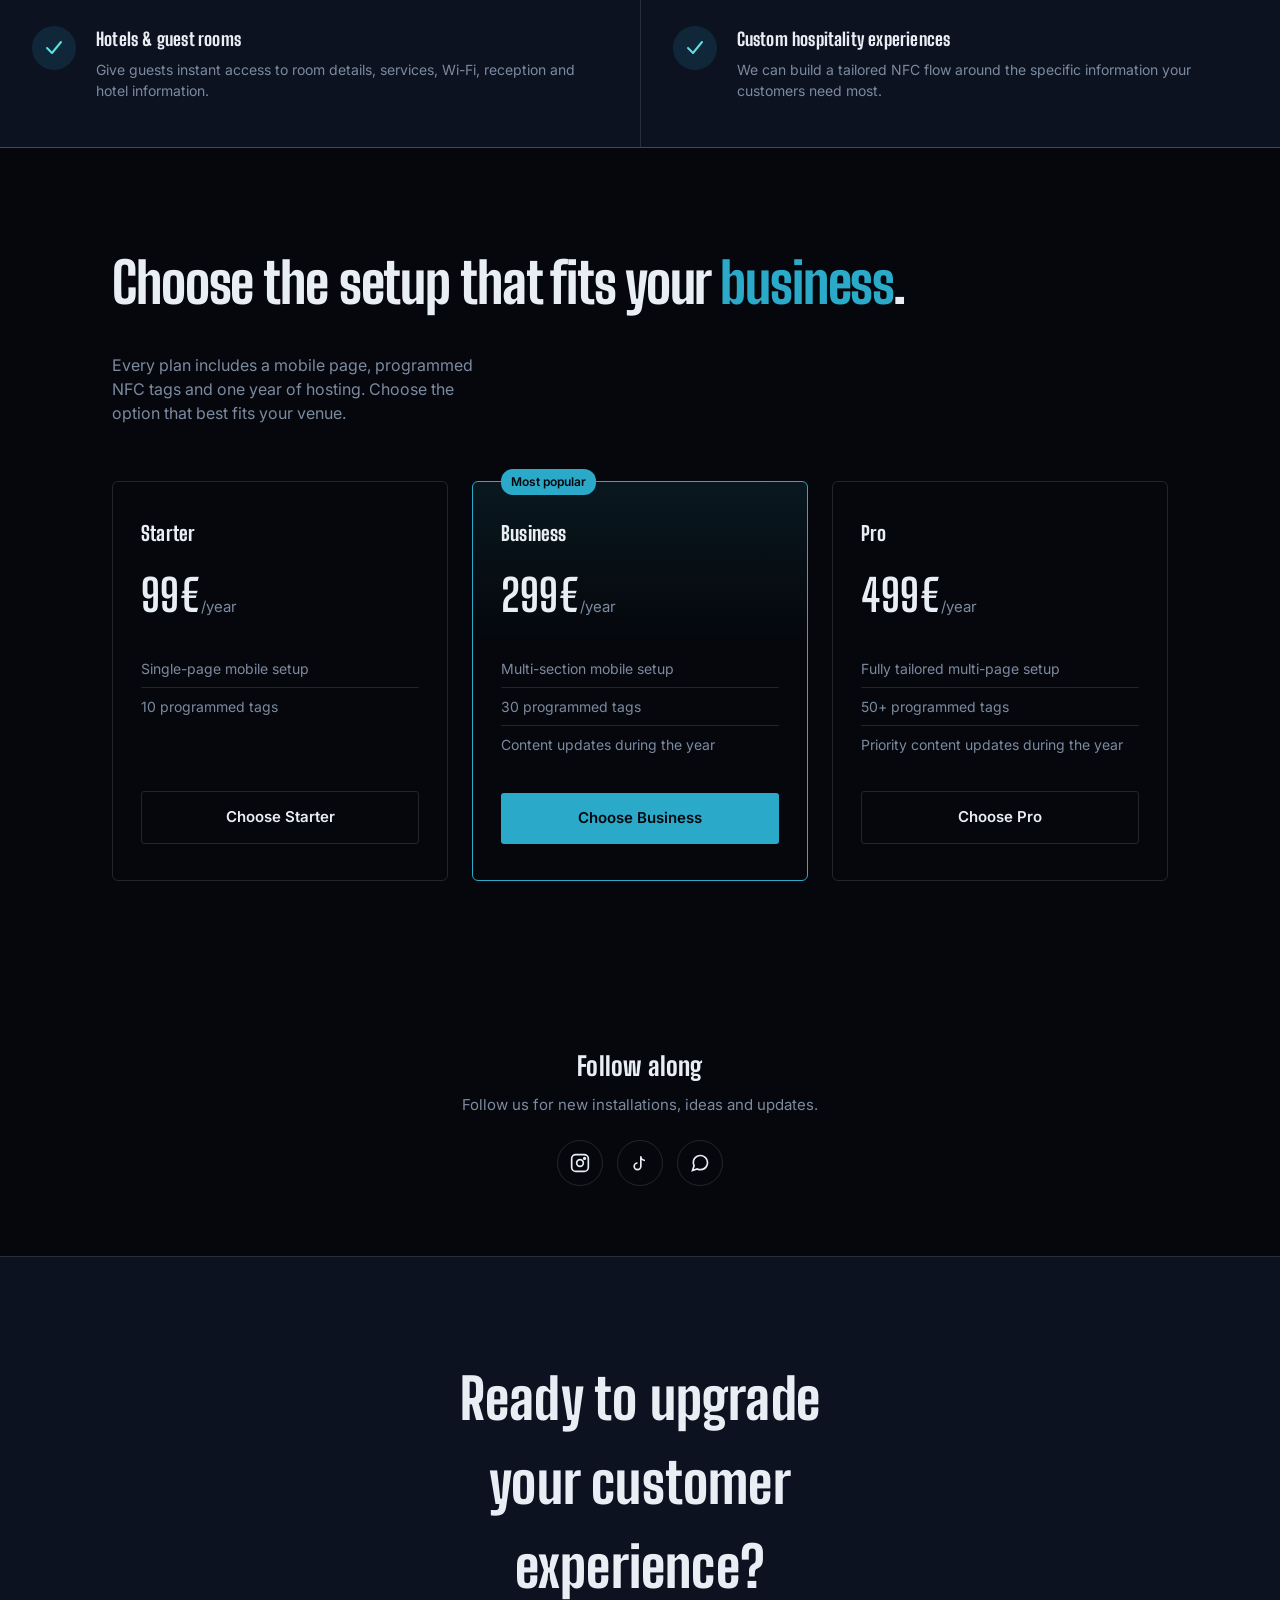
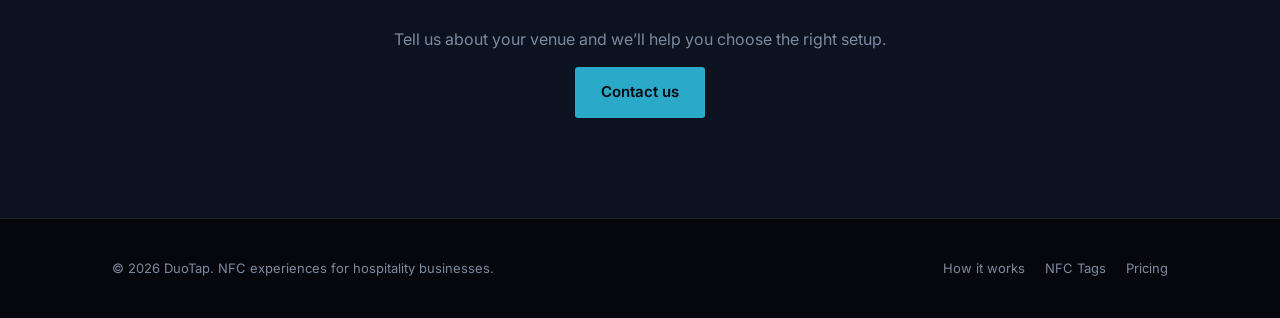
==== commit 68b00ce2: "#changes for demo #4" ====
--- a/index.html
+++ b/index.html
@@ -68,7 +68,7 @@
         <a href="#usecases">For Hospitality</a>
         <a href="#pricing">Pricing</a>
       </div>
-      <a href="#examples" class="nav-cta">Explore our work</a>
+      <a href="#examples" class="nav-cta">View examples</a>
     </nav>
   </div>
 </header>
--- a/css/style.css
+++ b/css/style.css
@@ -846,3 +846,214 @@
 #pricing{
   scroll-margin-top: 110px;
 }
+
+/* ---------- MOBILE NAV FIX ---------- */
+@media (max-width: 480px) {
+  header .wrap {
+    padding: 0 16px;
+  }
+
+  nav {
+    padding: 12px 0;
+    gap: 12px;
+  }
+
+  .logo {
+    flex-shrink: 1;
+    min-width: 0;
+  }
+
+  .logo svg {
+    width: 140px;
+    height: auto;
+    display: block;
+  }
+
+  .nav-cta {
+    padding: 10px 14px;
+    font-size: 13px;
+    white-space: nowrap;
+    flex-shrink: 0;
+  }
+}
+
+/* ---------- MOBILE PAGE BALANCE ---------- */
+@media (max-width: 480px) {
+
+  /* Global spacing */
+  .wrap {
+    padding-left: 16px;
+    padding-right: 16px;
+  }
+
+  /* Navbar */
+  nav {
+    padding: 11px 0;
+    gap: 10px;
+  }
+
+  .logo {
+    flex-shrink: 1;
+    min-width: 0;
+  }
+
+  .logo svg {
+    width: 145px;
+    height: auto;
+    display: block;
+  }
+
+  .nav-cta {
+    padding: 9px 13px;
+    font-size: 12.5px;
+    white-space: nowrap;
+    flex-shrink: 0;
+  }
+
+  /* Hero */
+  .hero {
+    padding: 64px 0 56px;
+  }
+
+  .hero-grid {
+    gap: 28px;
+  }
+
+  .hero h1 {
+    font-size: clamp(42px, 13vw, 58px);
+    line-height: 0.98;
+  }
+
+  .hero p.lede {
+    font-size: 16px;
+    margin-top: 20px;
+  }
+
+  .hero-actions {
+    margin-top: 28px;
+    gap: 12px;
+  }
+
+  .btn-primary,
+  .btn-ghost {
+    padding: 12px 18px;
+    font-size: 14px;
+  }
+
+  .hero-stat-row {
+    margin-top: 34px;
+    gap: 24px;
+  }
+
+  .stat b {
+    font-size: 28px;
+  }
+
+  /* Main sections */
+  .section {
+    padding: 72px 0;
+  }
+
+  .section-head {
+    gap: 16px;
+    margin-bottom: 36px;
+  }
+
+  .section-head h2 {
+    font-size: 36px;
+    line-height: 1.02;
+    margin-top: 6px;
+    margin-bottom: 10px;
+  }
+
+  .section-head p {
+    font-size: 15px;
+  }
+
+  /* How it works */
+  .step {
+    padding: 30px 22px;
+  }
+
+  .step-num {
+    font-size: 44px;
+  }
+
+  /* Showcase cards */
+  .duotap-solutions {
+    width: calc(100% - 32px);
+    margin: 56px auto;
+  }
+
+  .duotap-solutions-header {
+    margin-bottom: 22px;
+  }
+
+  .duotap-solutions-header h2 {
+    font-size: 34px;
+    line-height: 1.05;
+  }
+
+  .duotap-solution-card {
+    min-height: 190px;
+    padding: 18px;
+    gap: 20px;
+  }
+
+  .duotap-solution-icon {
+    width: 46px;
+    height: 46px;
+    font-size: 22px;
+  }
+
+  .duotap-solution-card h3 {
+    font-size: 20px;
+  }
+
+  /* Product cards */
+  .product-card {
+    padding: 24px 20px;
+  }
+
+  /* Use cases */
+  #usecases .wrap {
+    padding-top: 72px !important;
+  }
+
+  .usecase {
+    padding: 26px 20px;
+    gap: 16px;
+  }
+
+  /* Pricing */
+  .pricing-grid {
+    gap: 18px;
+  }
+
+  .price-card {
+    padding: 30px 22px;
+  }
+
+  .price-card .price {
+    font-size: 40px;
+  }
+
+  /* Final CTA */
+  .cta-band {
+    padding: 72px 16px;
+  }
+
+  .cta-band h2 {
+    font-size: 38px;
+    line-height: 1.02;
+  }
+
+  .cta-band p {
+    font-size: 15px;
+  }
+
+  /* Footer */
+  footer {
+    padding: 30px 0;
+  }
+}
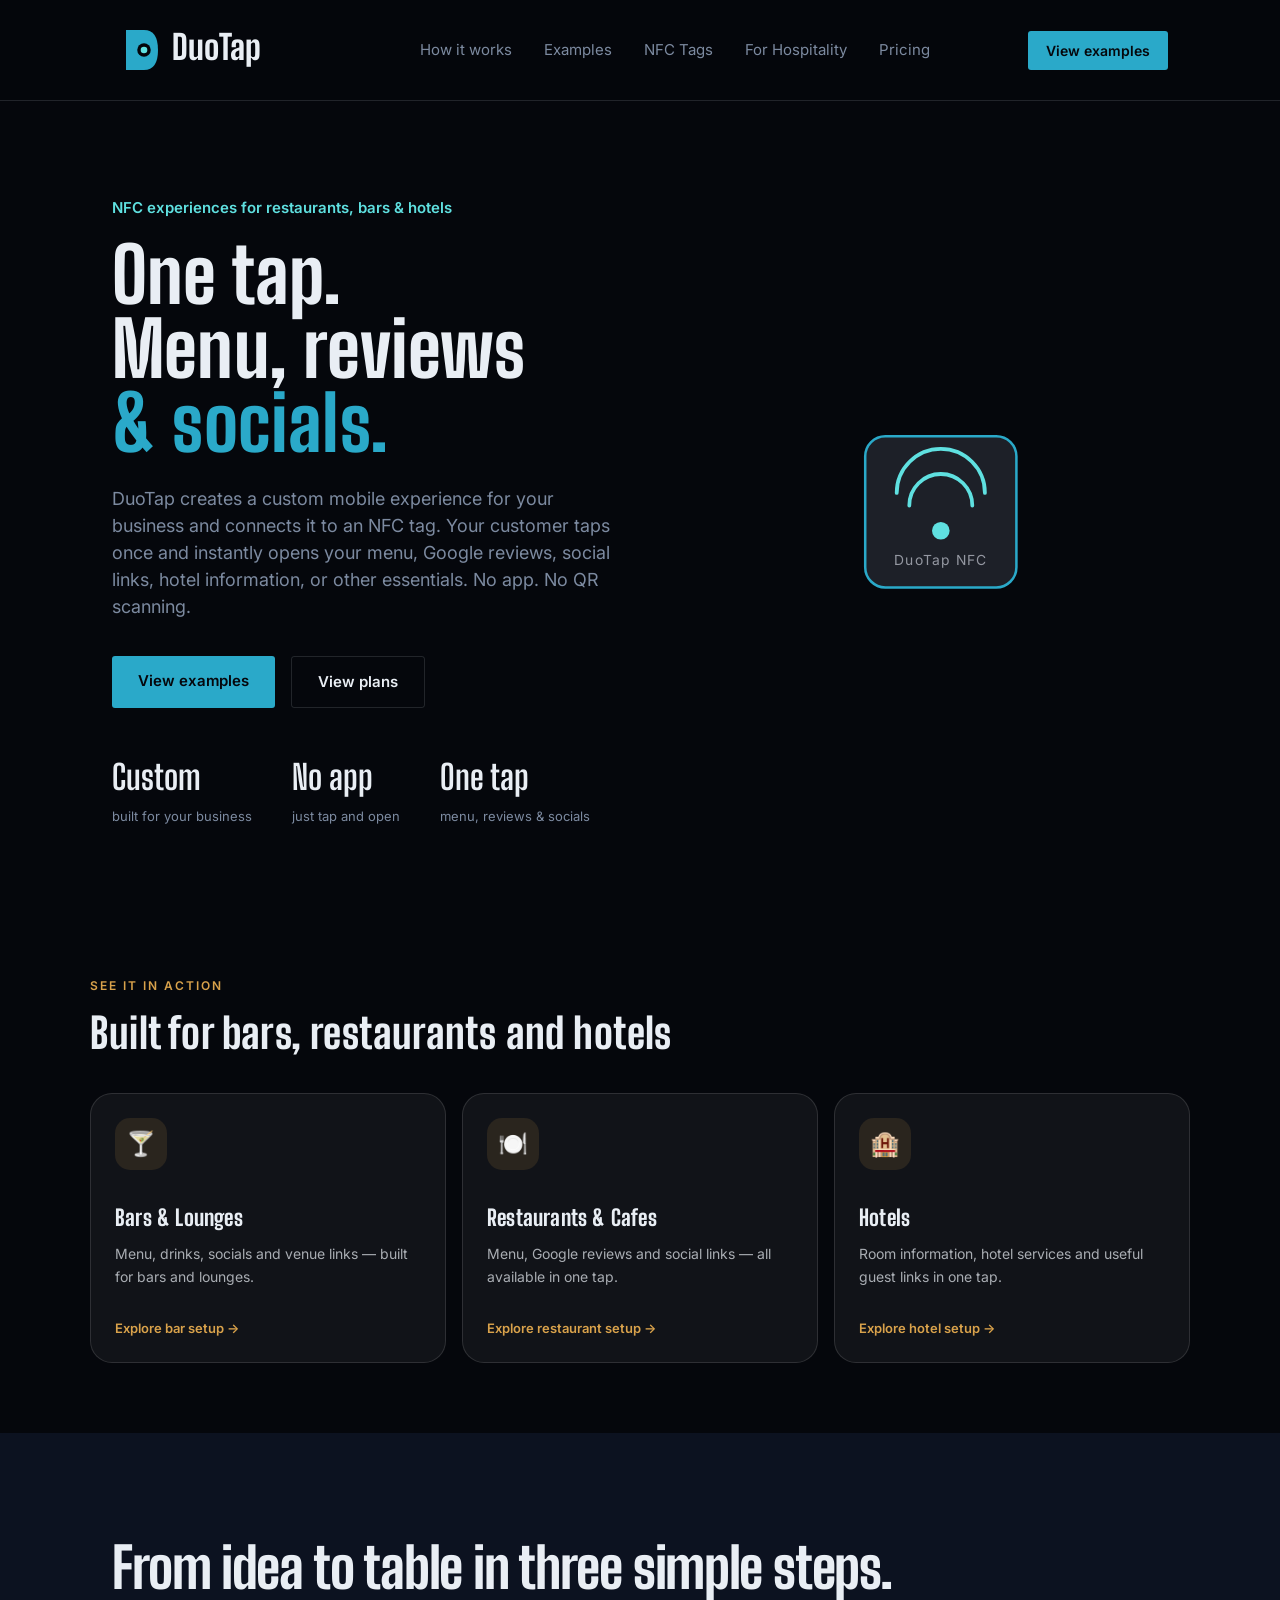
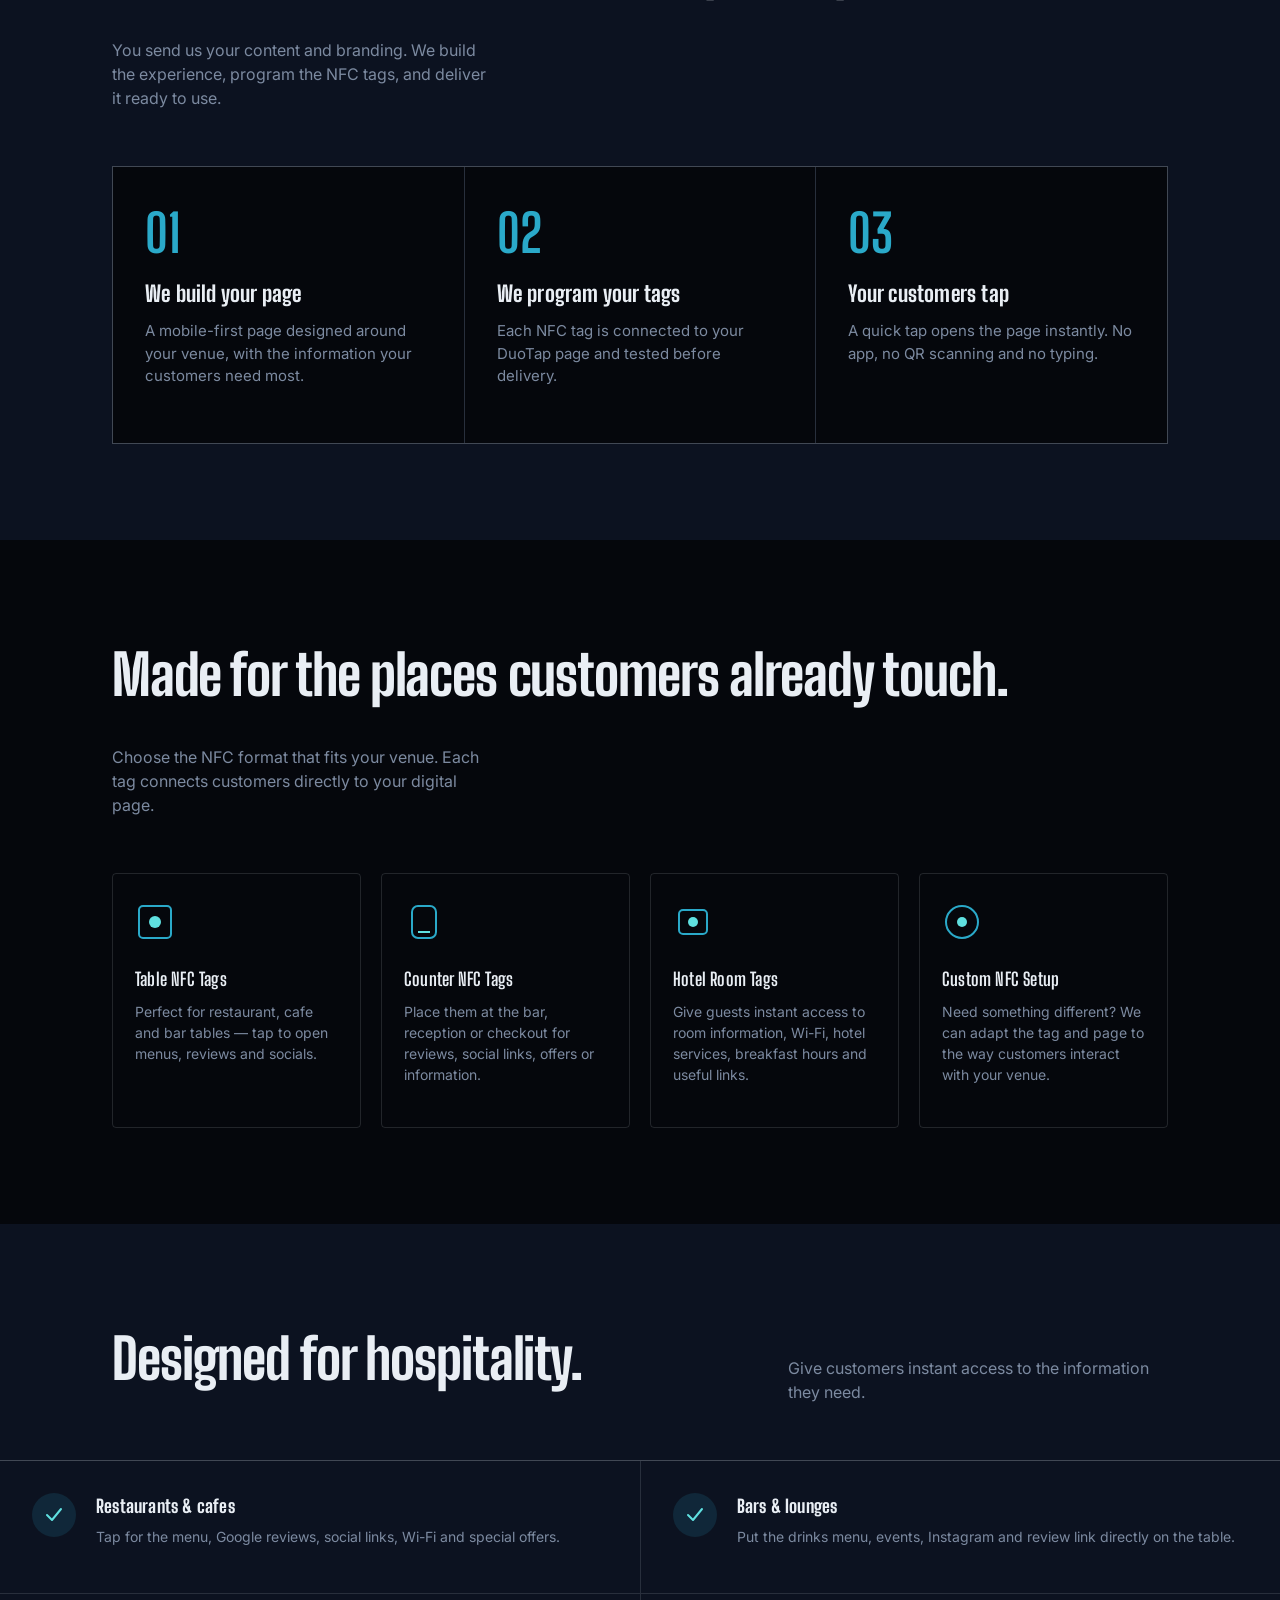
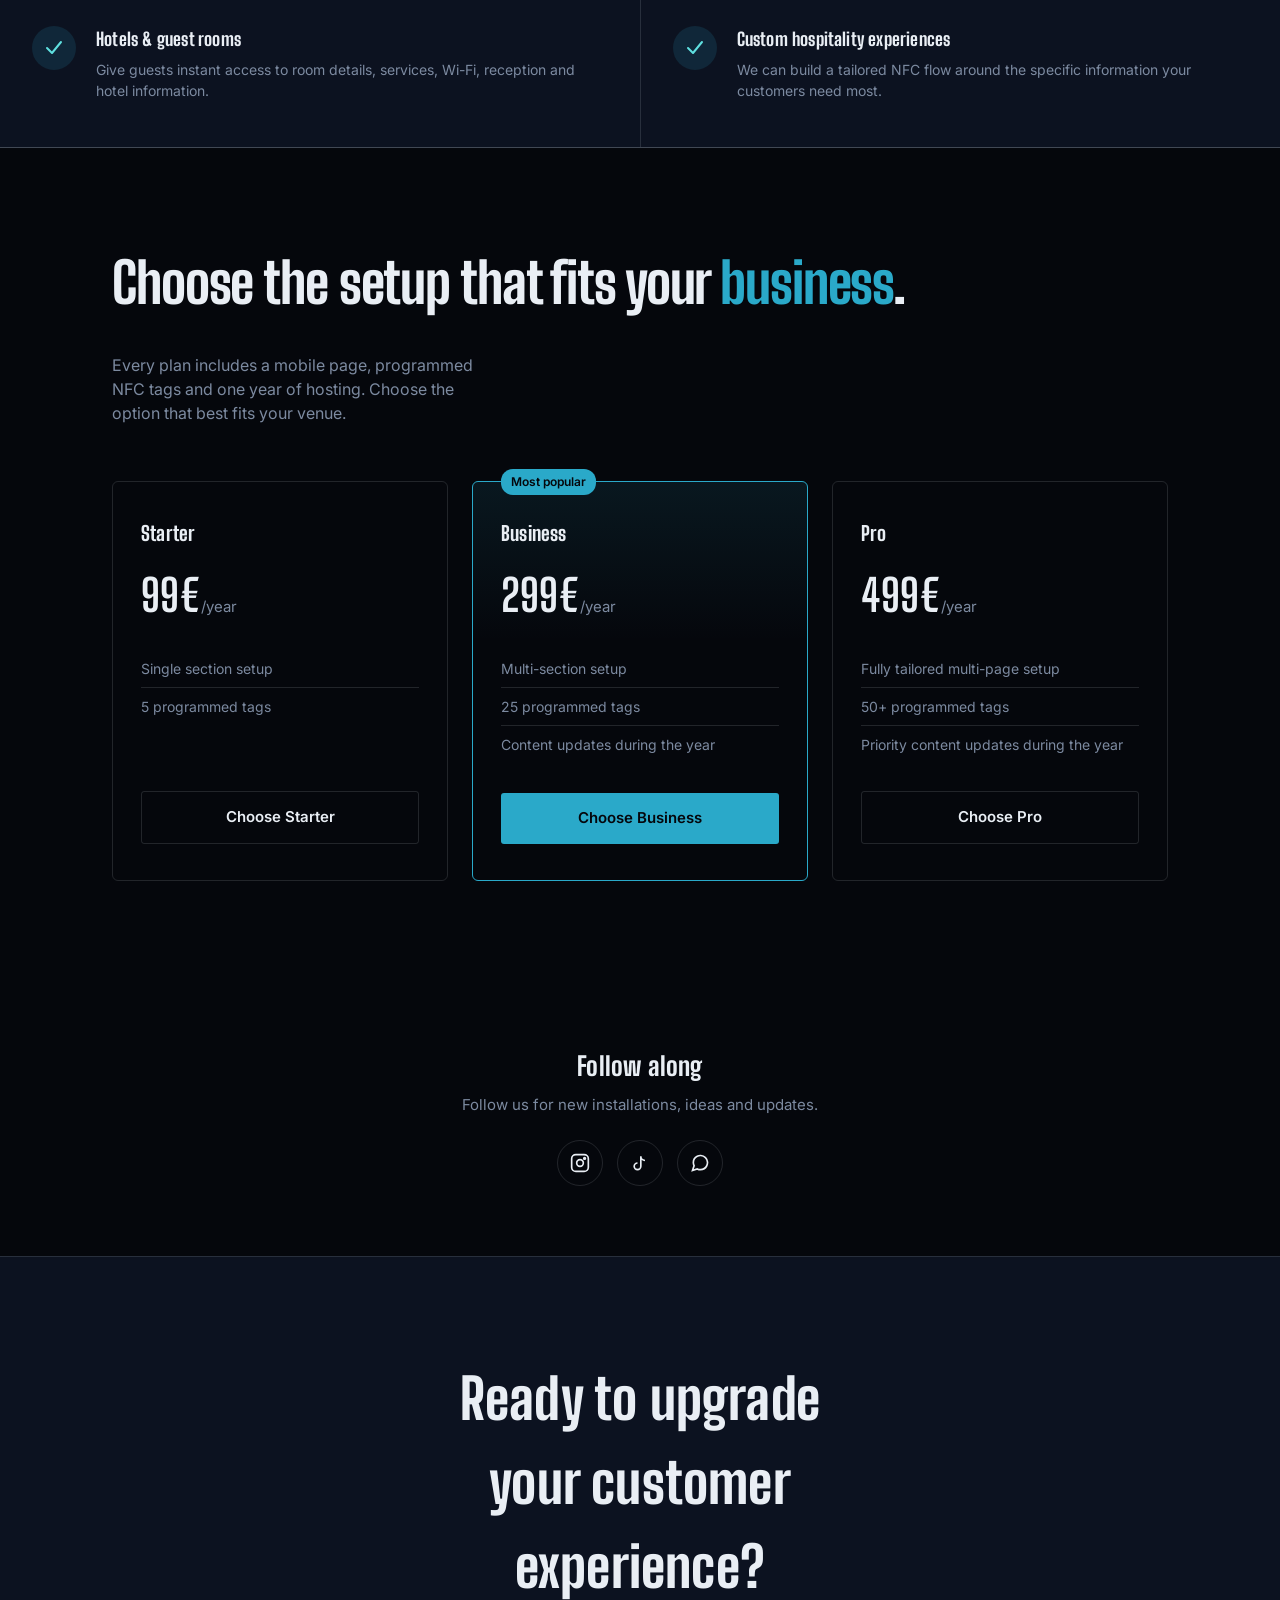
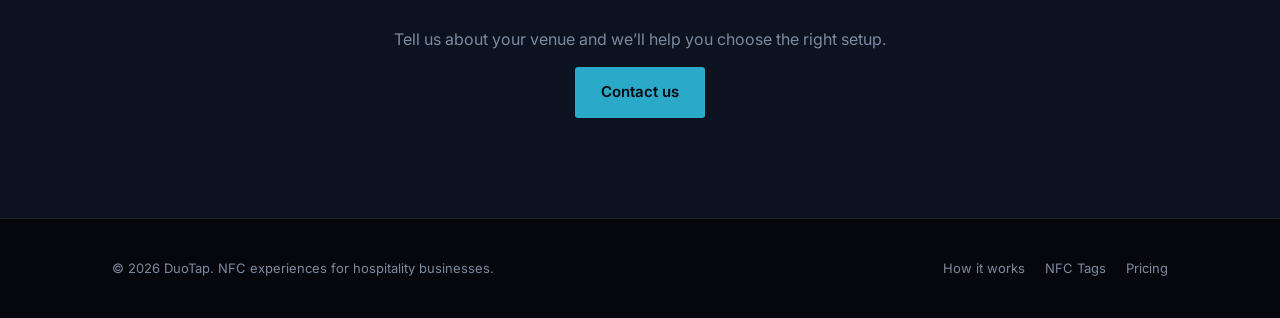
==== commit 606b451a: "#changes for demo #5" ====
--- a/index.html
+++ b/index.html
@@ -321,8 +321,8 @@
           <h3>Starter</h3>
           <div class="price">99€<span>/year</span></div>
           <ul>
-            <li>Single-page mobile setup</li>
-            <li>10 programmed tags</li>
+            <li>Single section setup</li>
+            <li>5 programmed tags</li>
             <!--            <li>One time purchase</li>-->
           </ul>
           <a href="https://wa.me/355695670905?text=Hello%2C%20I%27m%20interested%20in%20the%20Starter%20package"
@@ -332,8 +332,8 @@
           <h3>Business</h3>
           <div class="price">299€<span>/year</span></div>
           <ul>
-            <li>Multi-section mobile setup</li>
-            <li>30 programmed tags</li>
+            <li>Multi-section setup</li>
+            <li>25 programmed tags</li>
             <li>Content updates during the year</li>
             <!--            <li>Tap analytics + export</li>-->
           </ul>
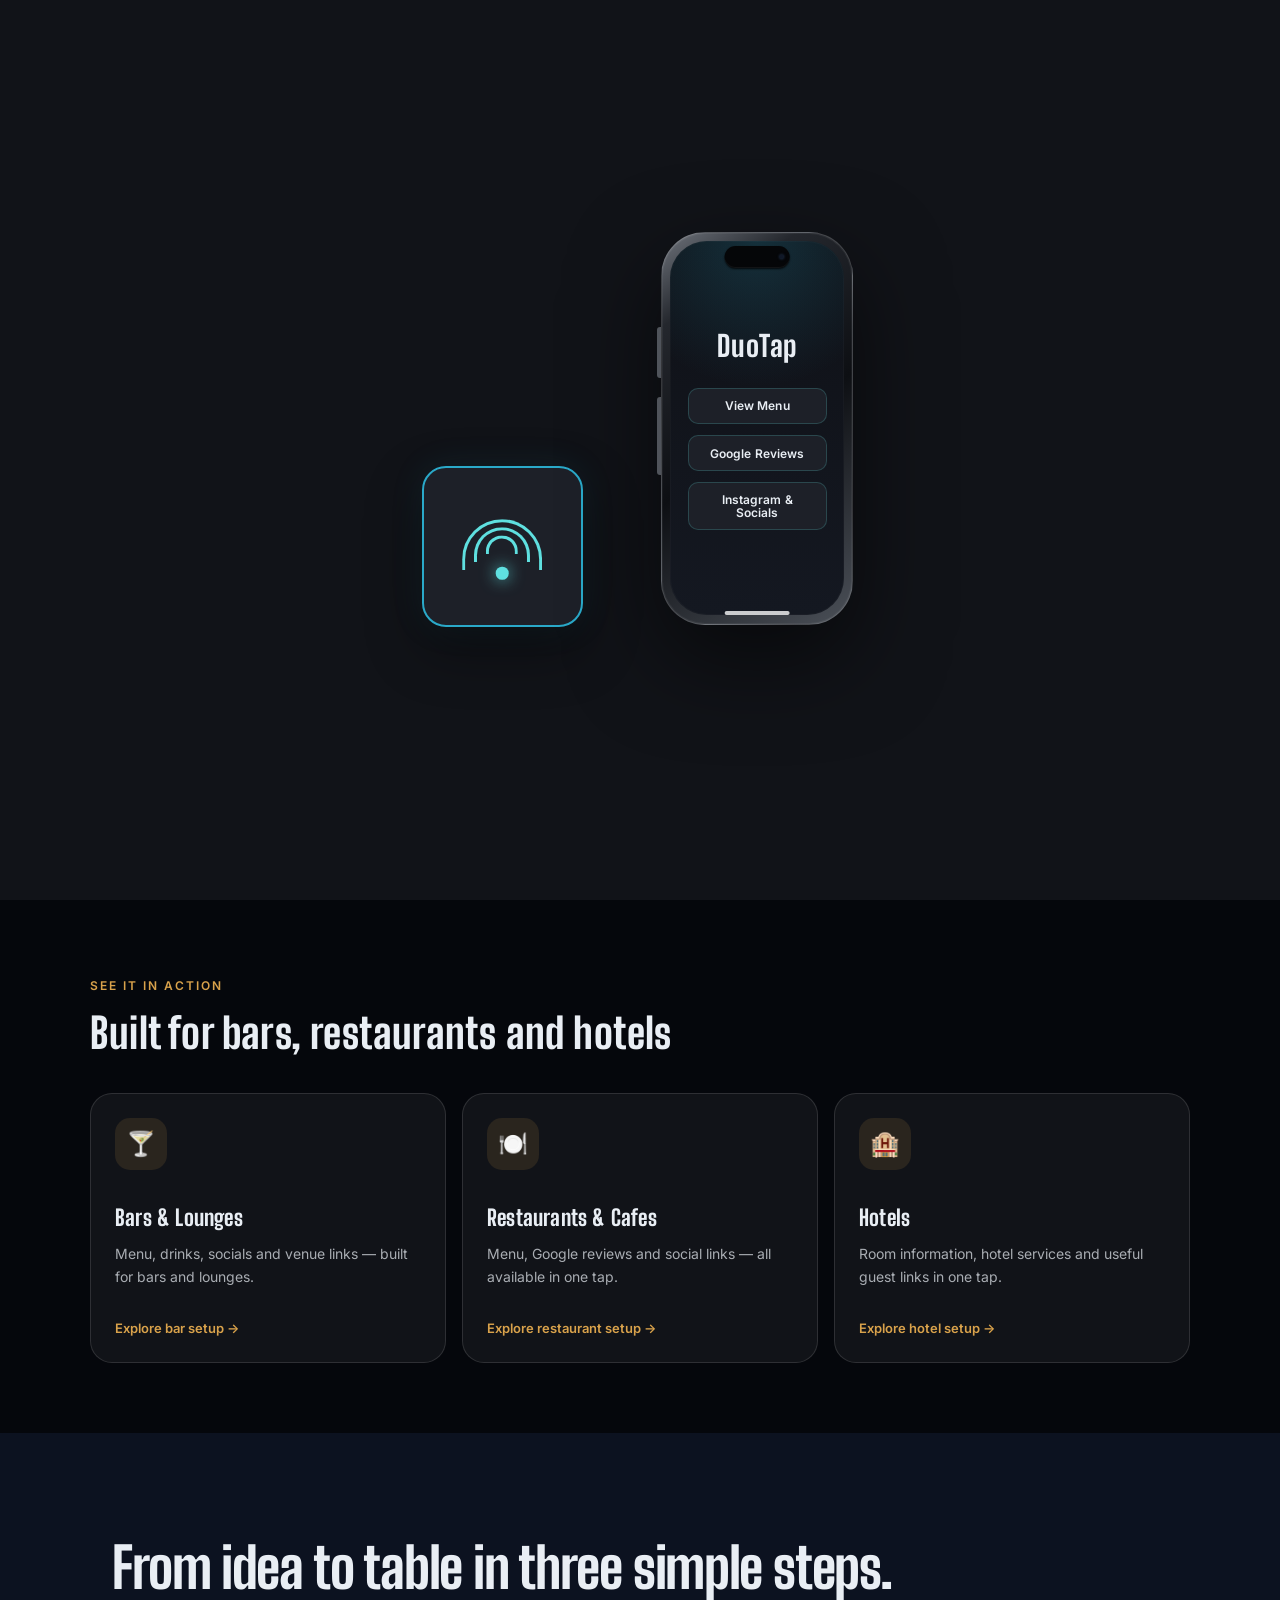
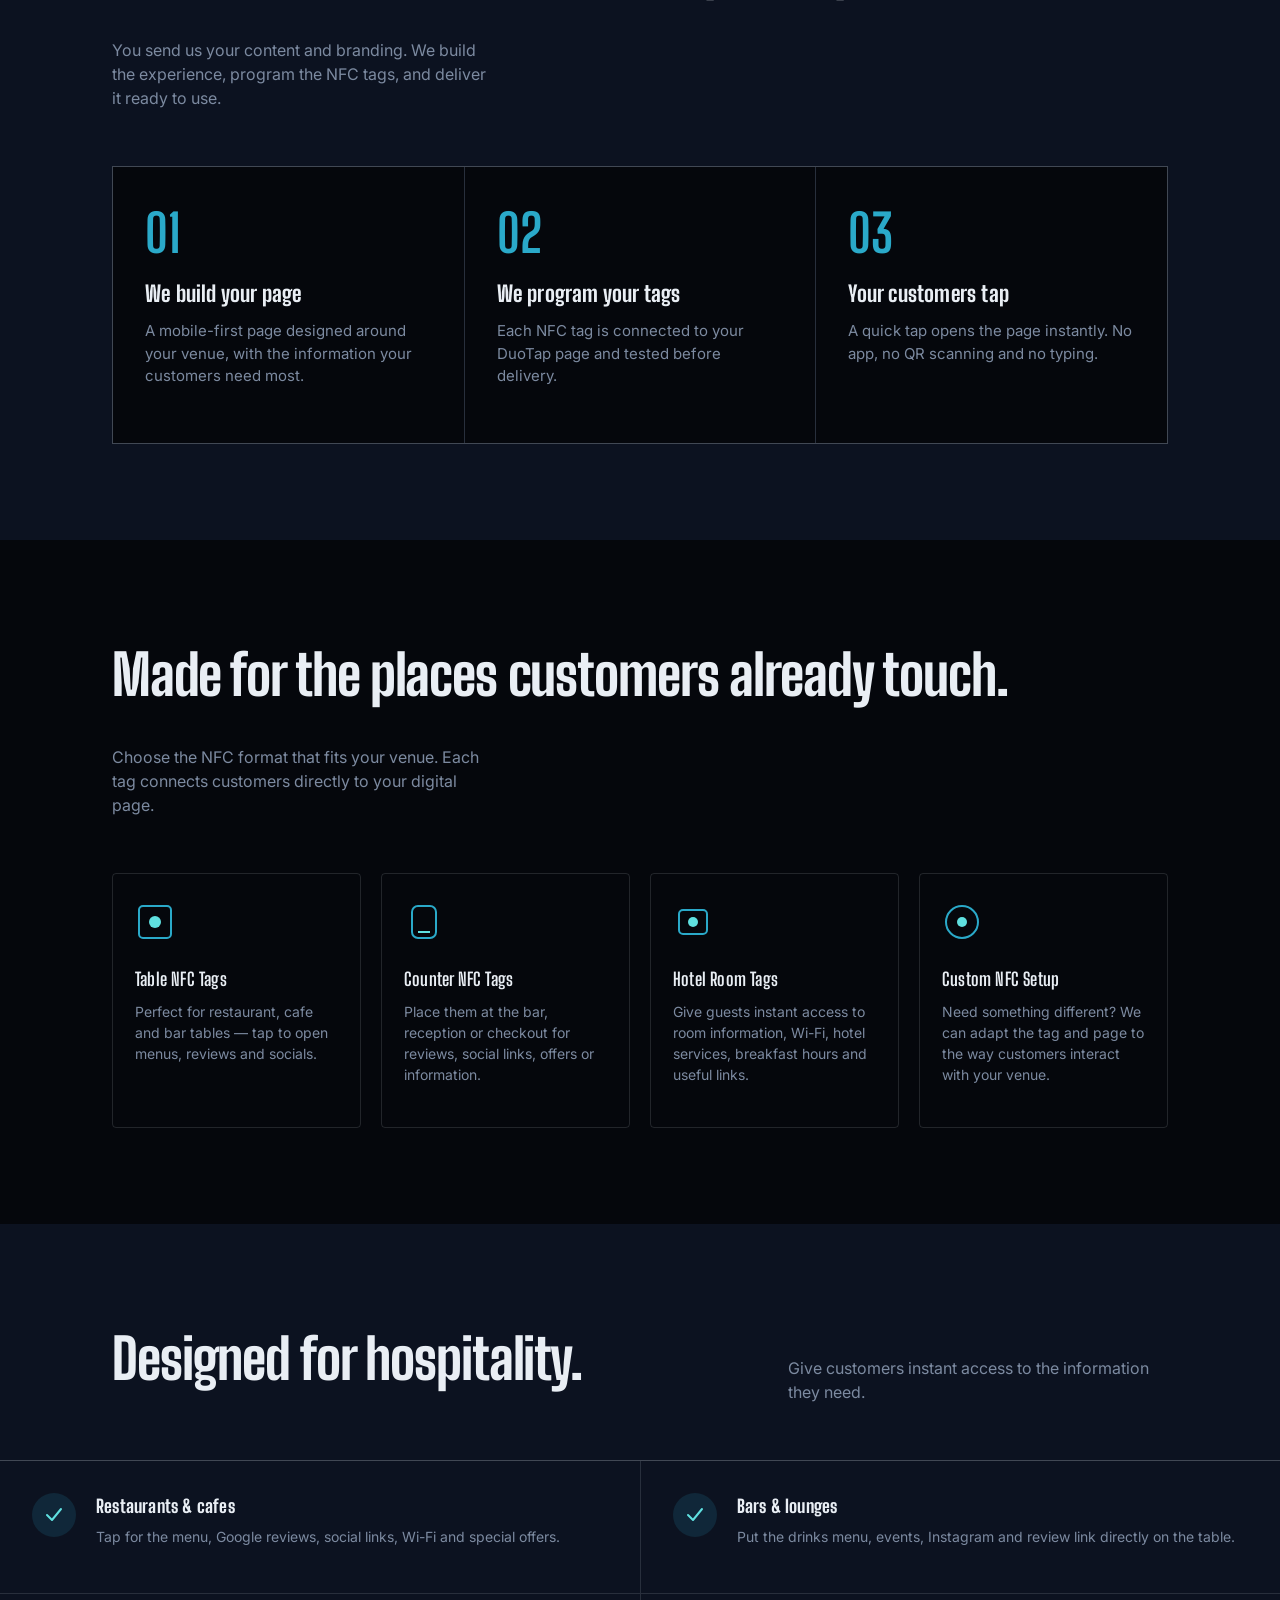
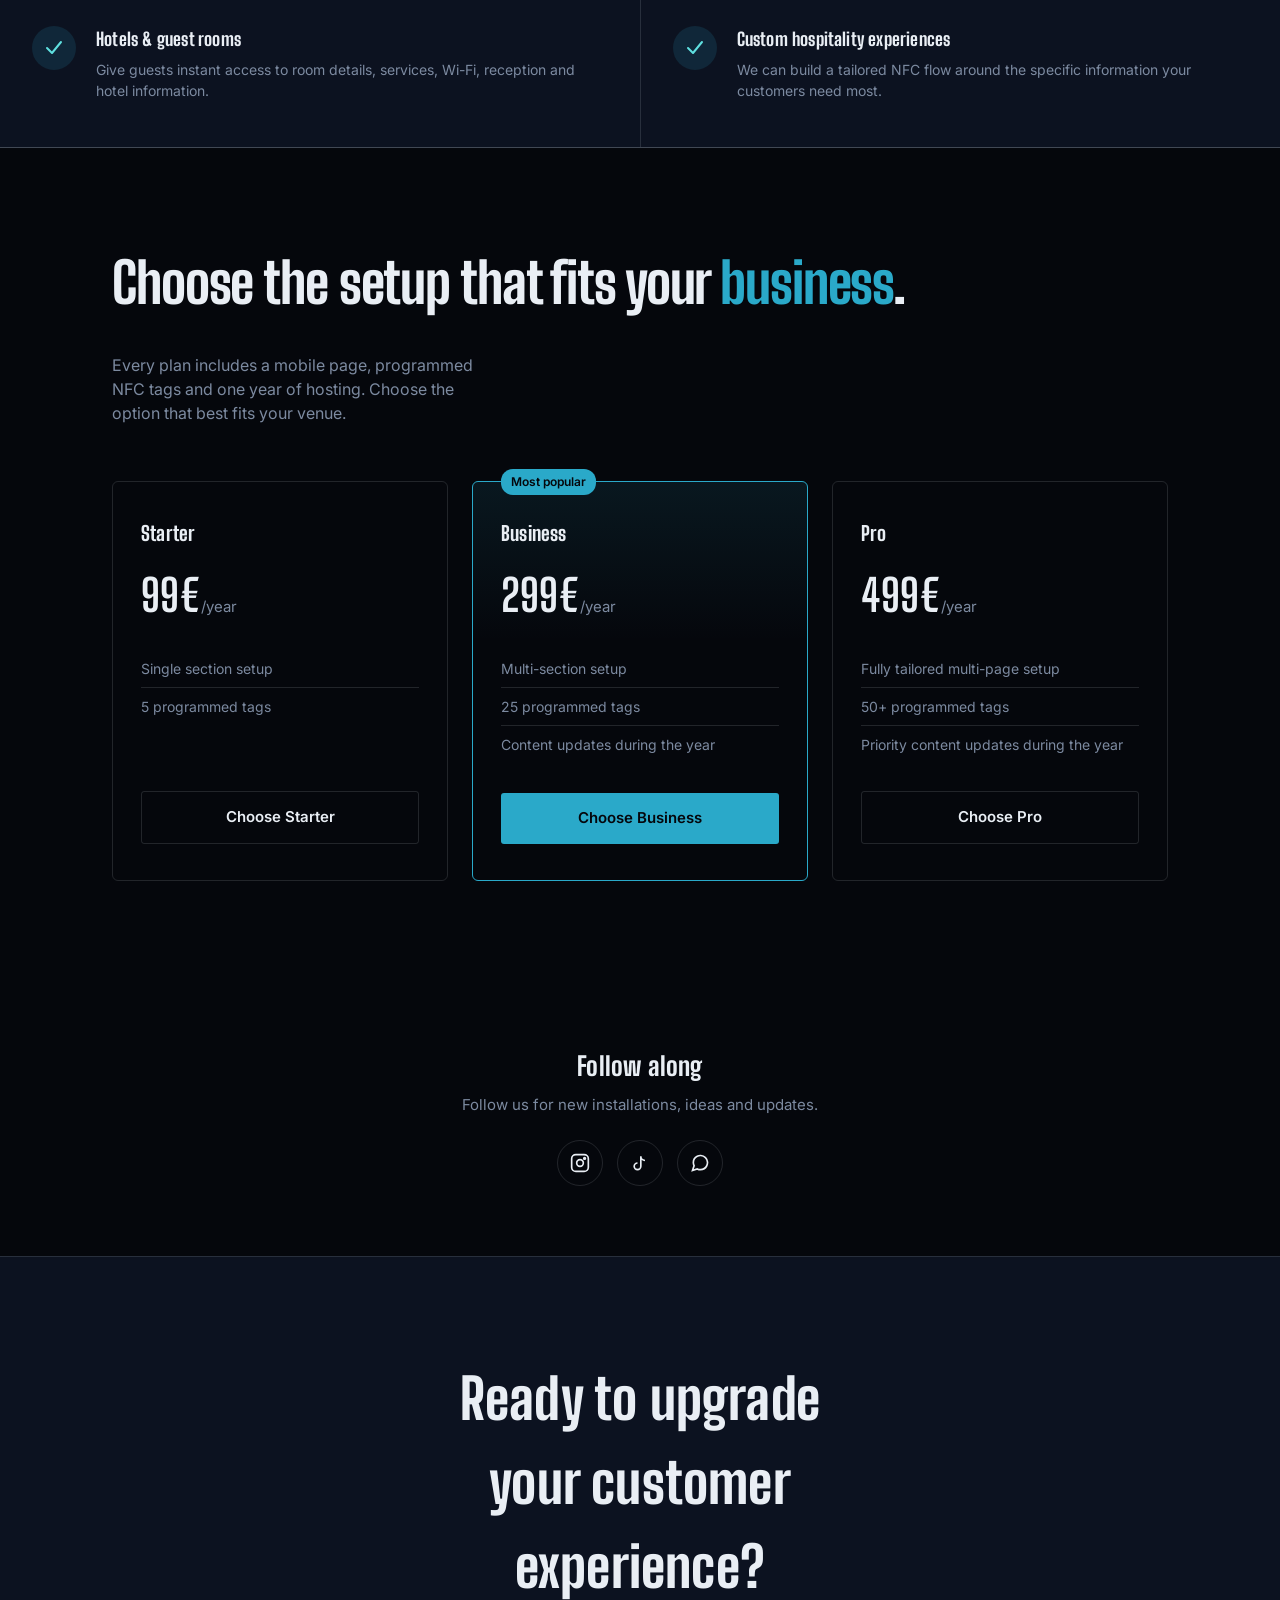
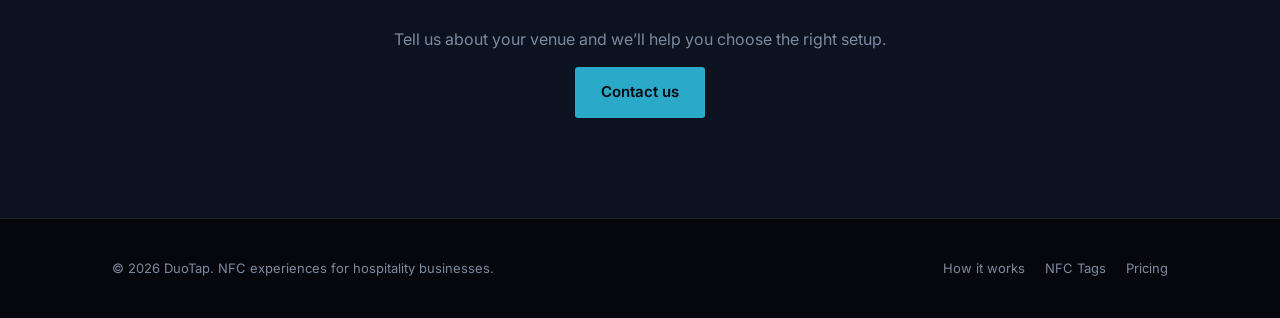
==== commit 205041cb: "#changed loader" ====
--- a/index.html
+++ b/index.html
@@ -21,8 +21,475 @@
   <link rel="apple-touch-icon" href="img/duotap-cutD-favicon.svg">
 
   <link rel="manifest" href="site.webmanifest">
+
+  <style>
+    /* Full-screen DuoTap NFC intro */
+    html.intro-active,
+    body.intro-active {
+      overflow: hidden;
+    }
+
+    #duotapIntro {
+      position: fixed;
+      inset: 0;
+      z-index: 99999;
+      display: flex;
+      align-items: center;
+      justify-content: center;
+      width: 100%;
+      height: 100dvh;
+      min-height: 100vh;
+      background: #111318;
+      opacity: 1;
+      visibility: visible;
+      transition: opacity .55s ease, visibility .55s ease;
+    }
+
+    #duotapIntro.intro-finished {
+      opacity: 0;
+      visibility: hidden;
+      pointer-events: none;
+    }
+
+    .intro-stage {
+      position: relative;
+      width: min(92vw, 520px);
+      aspect-ratio: 1 / 1;
+      max-height: 88dvh;
+      isolation: isolate;
+    }
+
+    .intro-nfc-tag {
+      position: absolute;
+      width: 31%;
+      aspect-ratio: 1;
+      left: 8%;
+      bottom: 16%;
+      border-radius: clamp(14px, 4vw, 24px);
+      background: #1d2028;
+      border: 2px solid #2aa9c9;
+      display: flex;
+      align-items: center;
+      justify-content: center;
+      box-shadow: 0 22px 55px rgba(0,0,0,.38), 0 0 34px rgba(42,169,201,.10);
+      z-index: 2;
+    }
+
+    .intro-nfc-waves {
+      position: relative;
+      width: 54%;
+      aspect-ratio: 1.15 / 1;
+    }
+
+    .intro-nfc-waves span {
+      position: absolute;
+      left: 50%;
+      top: 48%;
+      transform: translate(-50%, -50%);
+      border: clamp(2px, .45vw, 3px) solid #5fe0e0;
+      border-bottom: none;
+      border-radius: 999px 999px 0 0;
+    }
+
+    .intro-nfc-waves span:nth-child(1) { width: 38%; height: 26%; }
+    .intro-nfc-waves span:nth-child(2) { width: 66%; height: 48%; }
+    .intro-nfc-waves span:nth-child(3) { width: 94%; height: 70%; }
+
+    .intro-nfc-dot {
+      position: absolute;
+      left: 50%;
+      top: 67%;
+      width: 8%;
+      aspect-ratio: 1;
+      transform: translate(-50%, -50%);
+      border-radius: 50%;
+      background: #5fe0e0;
+      box-shadow: 0 0 16px rgba(95,224,224,.85);
+    }
+
+    .intro-phone {
+      position: absolute;
+      width: 37%;
+      aspect-ratio: .49 / 1;
+      right: 9%;
+      top: 8%;
+      padding: 1.6%;
+      background: linear-gradient(145deg, #6f747c 0%, #24272d 18%, #0d0f13 52%, #4b5058 100%);
+      border: 1px solid rgba(255,255,255,.16);
+      border-radius: clamp(30px, 7vw, 44px);
+      box-shadow: 0 34px 90px rgba(0,0,0,.55), inset 0 0 0 1px rgba(255,255,255,.05);
+      z-index: 5;
+      transform-origin: bottom center;
+      animation: introPhoneTap 4.2s ease-in-out 1 forwards;
+    }
+
+    .intro-phone::before,
+    .intro-phone::after {
+      content: "";
+      position: absolute;
+      left: -2.4%;
+      width: 2.1%;
+      background: #50545b;
+      border-radius: 3px 0 0 3px;
+    }
+
+    .intro-phone::before { top: 24%; height: 13%; }
+    .intro-phone::after  { top: 42%; height: 20%; }
+
+    .intro-phone-screen {
+      position: relative;
+      width: 100%;
+      height: 100%;
+      overflow: hidden;
+      border-radius: calc(clamp(30px, 7vw, 44px) - 7px);
+      background:
+        radial-gradient(circle at 50% 0%, rgba(42,169,201,.20), transparent 38%),
+        linear-gradient(180deg, #0f1117 0%, #141821 100%);
+      box-shadow: inset 0 0 0 1px rgba(255,255,255,.025);
+    }
+
+    .intro-speaker {
+      position: absolute;
+      z-index: 10;
+      top: 3.2%;
+      left: 50%;
+      width: 34%;
+      height: 5.8%;
+      transform: translateX(-50%);
+      border-radius: 999px;
+      background: #050608;
+      box-shadow: inset 0 -1px 0 rgba(255,255,255,.05), 0 1px 2px rgba(0,0,0,.8);
+    }
+
+    .intro-speaker::after {
+      content: "";
+      position: absolute;
+      width: 7%;
+      aspect-ratio: 1;
+      right: 9%;
+      top: 50%;
+      transform: translateY(-50%);
+      border-radius: 50%;
+      background: #101827;
+      box-shadow: 0 0 3px rgba(70,110,170,.65);
+    }
+
+    .intro-home-indicator {
+      position: absolute;
+      z-index: 11;
+      left: 50%;
+      bottom: 2.2%;
+      width: 34%;
+      height: 1.1%;
+      transform: translateX(-50%);
+      border-radius: 999px;
+      background: rgba(255,255,255,.78);
+    }
+
+    .intro-phone-opening,
+    .intro-phone-result {
+      position: absolute;
+      inset: 0;
+      display: flex;
+      align-items: center;
+      justify-content: center;
+      flex-direction: column;
+    }
+
+    .intro-phone-opening {
+      animation: introOpening 4.2s linear 1 forwards;
+    }
+
+    .intro-logo-mark {
+      width: 34%;
+      aspect-ratio: 1;
+      display: flex;
+      align-items: center;
+      justify-content: center;
+      border-radius: 22%;
+      background: #2aa9c9;
+      color: white;
+      font: 800 clamp(24px, 7vw, 38px)/1 "Big Shoulders Display", sans-serif;
+      box-shadow: 0 0 28px rgba(42,169,201,.22);
+    }
+
+    .intro-phone-result {
+      opacity: 0;
+      transform: translateY(8%);
+      padding: 16% 10% 10%;
+      animation: introResult 4.2s ease 1 forwards;
+    }
+
+    .intro-result-brand {
+      margin-bottom: 16%;
+      color: #e9eef4;
+      font: 800 clamp(18px, 5vw, 29px)/1 "Big Shoulders Display", sans-serif;
+      letter-spacing: .02em;
+    }
+
+    .intro-result-line {
+      width: 100%;
+      min-height: 11%;
+      margin: 4% 0;
+      padding: 7% 8%;
+      border-radius: 10px;
+      background: #1d2028;
+      border: 1px solid rgba(95,224,224,.20);
+      color: #e9eef4;
+      display: flex;
+      align-items: center;
+      justify-content: center;
+      text-align: center;
+      font-family: Inter, sans-serif;
+      font-size: clamp(8px, 2.1vw, 12px);
+      font-weight: 600;
+      line-height: 1.1;
+      letter-spacing: .01em;
+      box-sizing: border-box;
+    }
+
+    .intro-tap-pulse {
+      position: absolute;
+      left: 23.5%;
+      bottom: 23.5%;
+      width: 18%;
+      aspect-ratio: 1;
+      border-radius: 50%;
+      border: 2px solid #5fe0e0;
+      opacity: 0;
+      z-index: 4;
+      animation: introTapPulse 4.2s ease-out 1 forwards;
+    }
+
+    @keyframes introPhoneTap {
+      0%, 10% { transform: translate(0,0) rotate(0deg); }
+      30% { transform: translate(-36%, 20%) rotate(-10deg); }
+      42% { transform: translate(-39%, 22%) rotate(-11deg); }
+      52% { transform: translate(-36%, 20%) rotate(-10deg); }
+      70%, 100% { transform: translate(0,0) rotate(0deg); }
+    }
+
+    @keyframes introTapPulse {
+      0%, 27% { opacity: 0; transform: scale(.4); }
+      34% { opacity: .95; }
+      48% { opacity: 0; transform: scale(2.5); }
+      100% { opacity: 0; transform: scale(2.5); }
+    }
+
+    @keyframes introOpening {
+      0%, 41% { opacity: 1; }
+      49%, 100% { opacity: 0; }
+    }
+
+    @keyframes introResult {
+      0%, 43% { opacity: 0; transform: translateY(8%); }
+      53%, 100% { opacity: 1; transform: translateY(0); }
+    }
+
+    @media (max-width: 600px) {
+      /* On phone-sized screens, hide the original hero NFC/Wi-Fi-style SVG after the intro. */
+      .hero-visual { display: none !important; }
+      .hero-grid { grid-template-columns: 1fr !important; }
+
+      .intro-stage {
+        width: 96vw;
+        max-width: 430px;
+      }
+
+      .intro-nfc-tag {
+        width: 34%;
+        left: 6%;
+        bottom: 18%;
+      }
+
+      .intro-phone {
+        width: 40%;
+        right: 7%;
+        top: 9%;
+      }
+
+      .intro-tap-pulse {
+        left: 23%;
+        bottom: 26%;
+      }
+    }
+
+    @media (max-height: 620px) and (orientation: landscape) {
+      .intro-stage {
+        width: min(72vh, 480px);
+      }
+    }
+
+    @media (prefers-reduced-motion: reduce) {
+      .intro-phone,
+      .intro-phone-opening,
+      .intro-phone-result,
+      .intro-tap-pulse {
+        animation-duration: 1.2s;
+      }
+    }
+
+    /* ===== Realistic iPhone silhouette override ===== */
+    .demo-phone{
+      width: 154px !important;
+      height: 318px !important;
+      right: 24px !important;
+      top: 10px !important;
+
+      background: linear-gradient(90deg, #2a2730 0%, #111216 7%, #111216 93%, #302b35 100%) !important;
+      border: 2px solid #4b4652 !important;
+      border-radius: 23px !important;
+      padding: 6px !important;
+
+      box-shadow:
+        0 24px 48px rgba(0,0,0,.42),
+        inset 0 0 0 1px rgba(255,255,255,.05) !important;
+    }
+
+    .demo-phone::before{
+      content:"";
+      position:absolute;
+      inset:3px;
+      border-radius:19px;
+      border:1px solid rgba(255,255,255,.08);
+      pointer-events:none;
+      z-index:2;
+    }
+
+    .phone-screen{
+      border-radius: 17px !important;
+      background:
+        radial-gradient(circle at 50% -8%, rgba(42,169,201,.18), transparent 40%),
+        #101218 !important;
+      box-shadow: inset 0 0 0 1px rgba(0,0,0,.8);
+    }
+
+    /* Dynamic Island */
+    .phone-speaker{
+      width: 53px !important;
+      height: 16px !important;
+      top: 9px !important;
+      left: 50% !important;
+      transform: translateX(-50%) !important;
+
+      border-radius: 999px !important;
+      background: #050506 !important;
+      box-shadow: inset 0 0 0 1px rgba(255,255,255,.04) !important;
+    }
+
+    .phone-speaker::after{
+      content:"";
+      position:absolute;
+      width:5px;
+      height:5px;
+      border-radius:50%;
+      right:7px;
+      top:50%;
+      transform:translateY(-50%);
+      background:#0b2433;
+      box-shadow:0 0 3px rgba(56,151,206,.35);
+    }
+
+    /* Side buttons */
+    .demo-phone::after{
+      content:"";
+      position:absolute;
+      left:-4px;
+      top:68px;
+      width:2px;
+      height:24px;
+      border-radius:2px;
+      background:#48434d;
+      box-shadow:
+        0 34px 0 #48434d,
+        0 68px 0 #48434d;
+    }
+
+    /* Right side button */
+    .nfc-demo::after{
+      content:"";
+      position:absolute;
+      width:2px;
+      height:45px;
+      right:22px;
+      top:88px;
+      border-radius:2px;
+      background:#48434d;
+      z-index:6;
+    }
+
+    /* Home indicator */
+    .phone-screen::after{
+      content:"";
+      position:absolute;
+      width:52px;
+      height:3px;
+      border-radius:999px;
+      background:rgba(255,255,255,.82);
+      bottom:6px;
+      left:50%;
+      transform:translateX(-50%);
+      z-index:20;
+    }
+
+    /* Keep content clear of Dynamic Island */
+    .phone-result,
+    .phone-loading{
+      padding-top: 26px !important;
+    }
+
+    /* Mobile sizing: preserve realistic proportions */
+    @media (max-width: 768px){
+      .demo-phone{
+        width: 148px !important;
+        height: 306px !important;
+        right: 22px !important;
+        top: 14px !important;
+        border-radius: 22px !important;
+      }
+
+      .phone-screen{
+        border-radius: 16px !important;
+      }
+
+      .phone-speaker{
+        width: 50px !important;
+        height: 15px !important;
+      }
+    }
+
+  </style>
+
 </head>
 <body>
+
+<div id="duotapIntro" aria-label="DuoTap NFC intro animation">
+  <div class="intro-stage">
+    <div class="intro-nfc-tag" aria-hidden="true">
+      <div class="intro-nfc-waves"><span></span><span></span><span></span></div>
+      <div class="intro-nfc-dot"></div>
+    </div>
+
+    <div class="intro-tap-pulse" aria-hidden="true"></div>
+
+    <div class="intro-phone" aria-hidden="true">
+      <div class="intro-speaker"></div>
+      <div class="intro-home-indicator"></div>
+      <div class="intro-phone-screen">
+        <div class="intro-phone-opening">
+          <div class="intro-logo-mark">D</div>
+        </div>
+        <div class="intro-phone-result">
+          <div class="intro-result-brand">DuoTap</div>
+          <div class="intro-result-line">View Menu</div>
+          <div class="intro-result-line">Google Reviews</div>
+          <div class="intro-result-line">Instagram &amp; Socials</div>
+        </div>
+      </div>
+    </div>
+  </div>
+</div>
+
 
 <header>
   <div class="wrap">
@@ -423,5 +890,25 @@
   </div>
 </footer>
 
+
+<script>
+  document.documentElement.classList.add('intro-active');
+  document.body.classList.add('intro-active');
+
+  document.addEventListener('DOMContentLoaded', () => {
+    const intro = document.getElementById('duotapIntro');
+    if (!intro) return;
+
+    // Match the one-time phone/NFC animation duration, then reveal the real page.
+    window.setTimeout(() => {
+      intro.classList.add('intro-finished');
+      document.documentElement.classList.remove('intro-active');
+      document.body.classList.remove('intro-active');
+
+      window.setTimeout(() => intro.remove(), 600);
+    }, 4200);
+  });
+</script>
+
 </body>
 </html>
--- a/css/style.css
+++ b/css/style.css
@@ -1057,3 +1057,532 @@
     padding: 30px 0;
   }
 }
+
+/* ==================================================
+   HERO NFC PHONE ANIMATION
+================================================== */
+
+.hero-visual {
+  display: flex;
+  align-items: center;
+  justify-content: center;
+  min-height: 420px;
+}
+
+.nfc-demo {
+  position: relative;
+  width: 360px;
+  height: 360px;
+}
+
+
+/* =========================
+   NFC TAG
+========================= */
+
+.nfc-tag {
+  position: absolute;
+
+  width: 115px;
+  height: 115px;
+
+  left: 30px;
+  bottom: 55px;
+
+  border-radius: 18px;
+
+  background: #1d2028;
+
+  border: 2px solid #2aa9c9;
+
+  display: flex;
+  align-items: center;
+  justify-content: center;
+
+  flex-direction: column;
+
+  box-shadow:
+    0 20px 50px rgba(0,0,0,.35),
+    0 0 30px rgba(42,169,201,.08);
+}
+
+
+/* NFC waves */
+
+.nfc-waves {
+  width: 55px;
+  height: 45px;
+
+  position: relative;
+}
+
+.nfc-waves span {
+  position: absolute;
+
+  left: 50%;
+  top: 50%;
+
+  transform: translate(-50%, -50%);
+
+  border: 2px solid #5fe0e0;
+
+  border-bottom: none;
+
+  border-radius: 50px 50px 0 0;
+}
+
+.nfc-waves span:nth-child(1) {
+  width: 20px;
+  height: 12px;
+}
+
+.nfc-waves span:nth-child(2) {
+  width: 35px;
+  height: 22px;
+}
+
+.nfc-waves span:nth-child(3) {
+  width: 50px;
+  height: 32px;
+}
+
+
+.nfc-dot {
+  width: 8px;
+  height: 8px;
+
+  border-radius: 50%;
+
+  background: #5fe0e0;
+
+  box-shadow: 0 0 12px #5fe0e0;
+
+  margin-top: -4px;
+}
+
+
+.nfc-label {
+  margin-top: 10px;
+
+  font-size: 10px;
+
+  color: #9497a1;
+
+  letter-spacing: 1.5px;
+
+  text-transform: uppercase;
+}
+
+
+/* =========================
+   PHONE
+========================= */
+
+.demo-phone {
+
+  position: absolute;
+
+  width: 145px;
+  height: 285px;
+
+  right: 30px;
+  top: 25px;
+
+  background: #090b10;
+
+  border: 4px solid #292d36;
+
+  border-radius: 28px;
+
+  padding: 7px;
+
+  box-shadow:
+    0 30px 70px rgba(0,0,0,.45),
+    0 0 35px rgba(42,169,201,.08);
+
+  z-index: 5;
+
+  animation: phoneTap 5s ease-in-out infinite;
+
+  transform-origin: bottom center;
+}
+
+
+.phone-speaker {
+
+  position: absolute;
+
+  width: 36px;
+  height: 5px;
+
+  border-radius: 10px;
+
+  background: #343842;
+
+  top: 10px;
+  left: 50%;
+
+  transform: translateX(-50%);
+
+  z-index: 10;
+}
+
+
+.phone-screen {
+
+  width: 100%;
+  height: 100%;
+
+  border-radius: 20px;
+
+  overflow: hidden;
+
+  position: relative;
+
+  background:
+    radial-gradient(
+      circle at top,
+      rgba(42,169,201,.22),
+      transparent 55%
+    ),
+    #11141b;
+}
+
+
+/* =========================
+   PHONE CONTENT
+========================= */
+
+.phone-loading,
+.phone-result {
+
+  position: absolute;
+
+  inset: 0;
+
+  display: flex;
+
+  align-items: center;
+  justify-content: center;
+
+  flex-direction: column;
+}
+
+
+.phone-loading {
+
+  animation: hideLoading 5s infinite;
+}
+
+
+.loading-logo {
+
+  width: 45px;
+  height: 45px;
+
+  display: flex;
+
+  align-items: center;
+  justify-content: center;
+
+  border-radius: 10px;
+
+  background: #2aa9c9;
+
+  color: white;
+
+  font-weight: 800;
+
+  font-family: "Big Shoulders Display", sans-serif;
+
+  font-size: 27px;
+
+  margin-bottom: 10px;
+}
+
+
+.phone-loading span {
+
+  color: #9497a1;
+
+  font-size: 11px;
+}
+
+
+.phone-result {
+
+  padding: 22px 15px;
+
+  opacity: 0;
+
+  transform: translateY(10px);
+
+  animation: showResult 5s infinite;
+}
+
+
+.result-logo {
+
+  font-family: "Big Shoulders Display", sans-serif;
+
+  font-weight: 800;
+
+  font-size: 23px;
+
+  color: #e9eef4;
+
+  margin-bottom: 25px;
+}
+
+
+.result-title {
+
+  color: #e9eef4;
+
+  font-size: 12px;
+
+  font-weight: 600;
+
+  margin-bottom: 15px;
+}
+
+
+.result-button {
+
+  width: 100%;
+
+  padding: 9px 5px;
+
+  margin: 5px 0;
+
+  background: #1d2028;
+
+  border: 1px solid rgba(95,224,224,.18);
+
+  border-radius: 8px;
+
+  text-align: center;
+
+  font-size: 9px;
+
+  color: #e9eef4;
+}
+
+
+/* =========================
+   NFC TAP PULSE
+========================= */
+
+.tap-pulse {
+
+  position: absolute;
+
+  width: 70px;
+  height: 70px;
+
+  left: 86px;
+  bottom: 80px;
+
+  border-radius: 50%;
+
+  border: 2px solid #5fe0e0;
+
+  opacity: 0;
+
+  animation: tapPulse 5s infinite;
+}
+
+
+/* =========================
+   TAP TEXT
+========================= */
+
+.tap-hint {
+
+  position: absolute;
+
+  bottom: 5px;
+
+  left: 0;
+  right: 0;
+
+  text-align: center;
+
+  color: #9497a1;
+
+  font-size: 12px;
+
+  letter-spacing: .4px;
+
+  animation: hintPulse 2s ease-in-out infinite;
+}
+
+
+/* =========================
+   ANIMATIONS
+========================= */
+
+
+/* phone starts on right,
+   moves toward NFC,
+   pauses,
+   then returns */
+
+@keyframes phoneTap {
+
+  0%,
+  10% {
+    transform:
+      translate(0, 0)
+      rotate(0deg);
+  }
+
+  30% {
+    transform:
+      translate(-55px, 55px)
+      rotate(-10deg);
+  }
+
+  42% {
+    transform:
+      translate(-60px, 60px)
+      rotate(-11deg);
+  }
+
+  52% {
+    transform:
+      translate(-55px, 55px)
+      rotate(-10deg);
+  }
+
+  70%,
+  100% {
+    transform:
+      translate(0, 0)
+      rotate(0deg);
+  }
+
+}
+
+
+/* NFC pulse happens exactly
+   when phone reaches tag */
+
+@keyframes tapPulse {
+
+  0%,
+  27% {
+    opacity: 0;
+    transform: scale(.4);
+  }
+
+  34% {
+    opacity: .9;
+  }
+
+  48% {
+    opacity: 0;
+    transform: scale(2.3);
+  }
+
+  100% {
+    opacity: 0;
+  }
+
+}
+
+
+/* Hide "Opening..." */
+
+@keyframes hideLoading {
+
+  0%,
+  40% {
+    opacity: 1;
+  }
+
+  48%,
+  100% {
+    opacity: 0;
+  }
+
+}
+
+
+/* Show actual page after NFC tap */
+
+@keyframes showResult {
+
+  0%,
+  42% {
+    opacity: 0;
+    transform: translateY(10px);
+  }
+
+  52%,
+  88% {
+    opacity: 1;
+    transform: translateY(0);
+  }
+
+  100% {
+    opacity: 0;
+    transform: translateY(10px);
+  }
+
+}
+
+
+@keyframes hintPulse {
+
+  0%,
+  100% {
+    opacity: .45;
+  }
+
+  50% {
+    opacity: 1;
+  }
+
+}
+
+
+/* =========================
+   MOBILE
+========================= */
+
+@media (max-width: 768px) {
+
+  .hero-visual {
+    min-height: 350px;
+  }
+
+  .nfc-demo {
+    transform: scale(.86);
+  }
+
+}
+
+
+/* Accessibility */
+
+@media (prefers-reduced-motion: reduce) {
+
+  .demo-phone,
+  .tap-pulse,
+  .phone-loading,
+  .phone-result,
+  .tap-hint {
+    animation: none;
+  }
+
+  .phone-result {
+    opacity: 1;
+    transform: none;
+  }
+
+  .phone-loading {
+    display: none;
+  }
+
+}
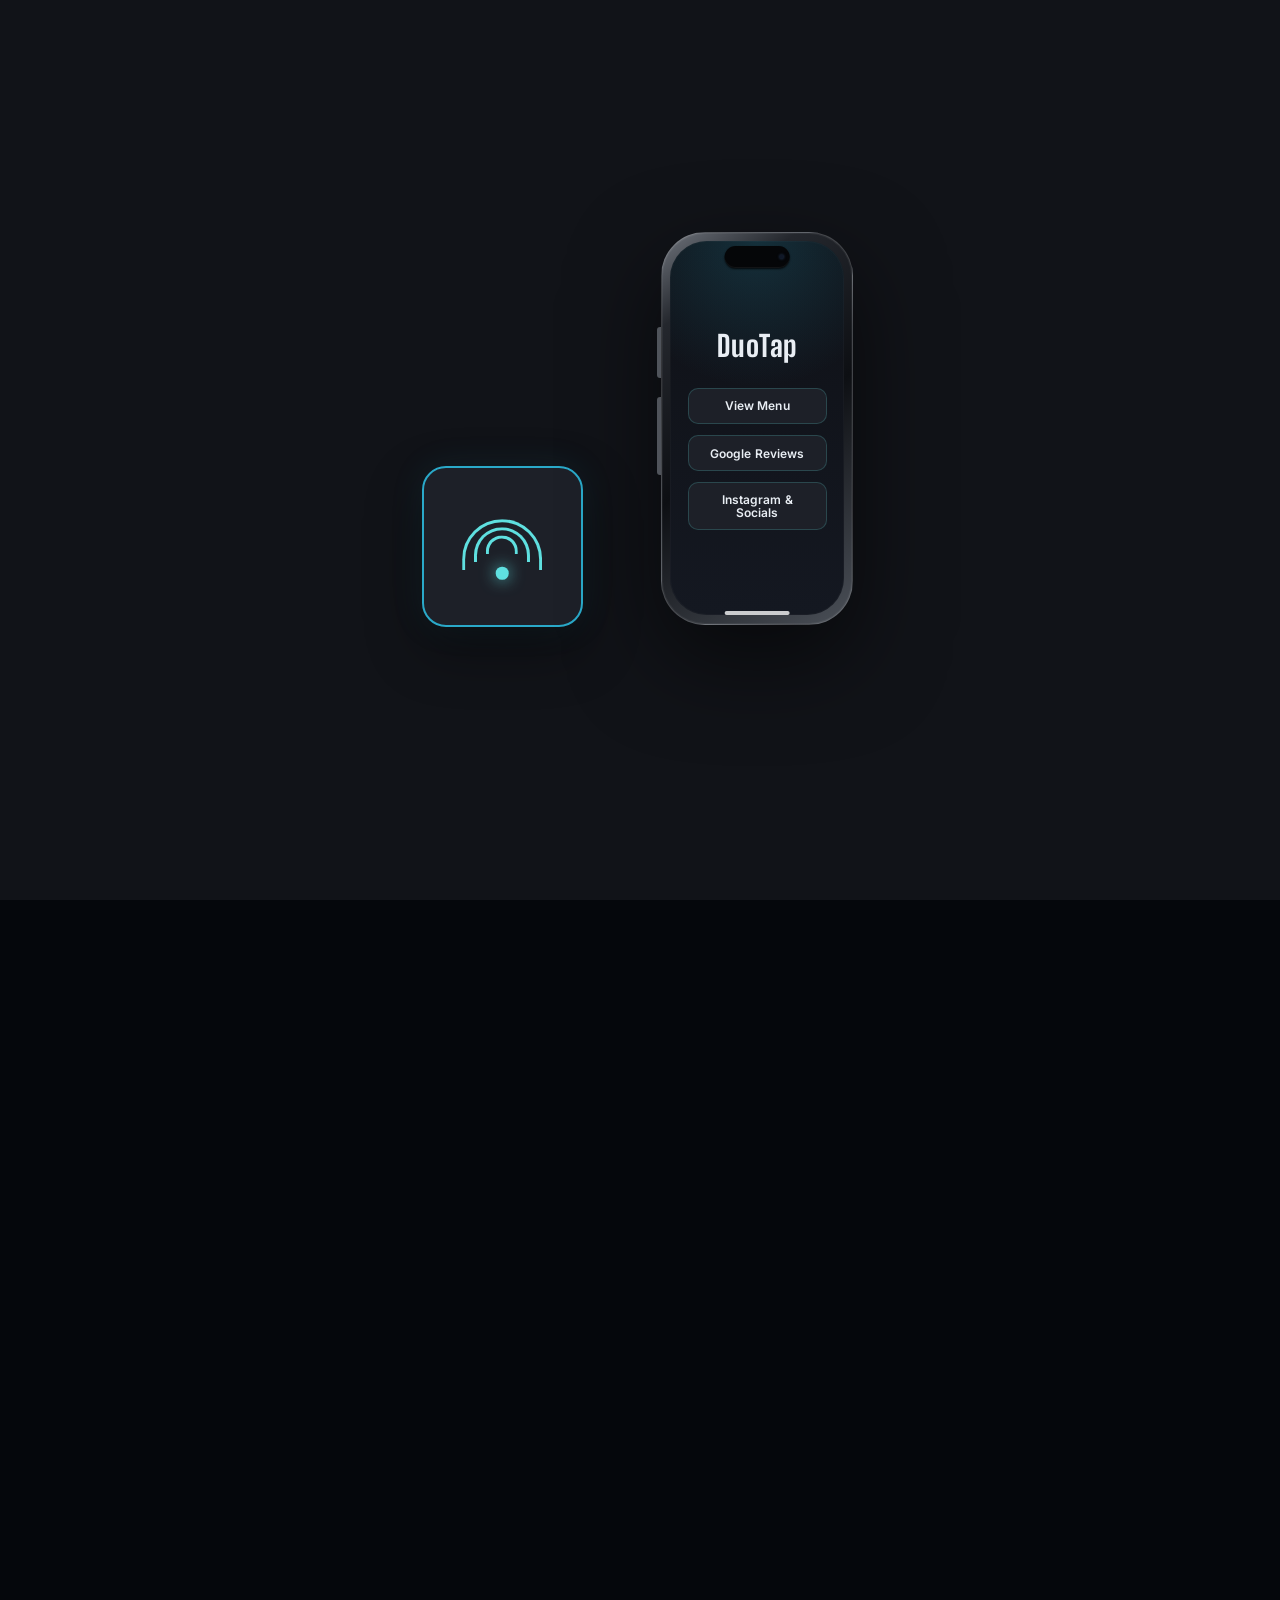
==== commit 9940ab09: "#changed loader" ====
--- a/index.html
+++ b/index.html
@@ -1,5 +1,5 @@
 <!DOCTYPE html>
-<html lang="en">
+<html lang="en" class="intro-active">
 <head>
   <meta charset="UTF-8">
   <meta name="viewport" content="width=device-width, initial-scale=1.0">
@@ -27,6 +27,15 @@
     html.intro-active,
     body.intro-active {
       overflow: hidden;
+      height: 100%;
+      overscroll-behavior: none;
+    }
+
+    body.intro-active > header,
+    body.intro-active > main,
+    body.intro-active > footer {
+      visibility: hidden;
+      pointer-events: none;
     }
 
     #duotapIntro {
@@ -37,8 +46,13 @@
       align-items: center;
       justify-content: center;
       width: 100%;
+      height: 100vh;
+      height: 100svh;
       height: 100dvh;
       min-height: 100vh;
+      min-height: 100svh;
+      min-height: 100dvh;
+      overflow: hidden;
       background: #111318;
       opacity: 1;
       visibility: visible;
@@ -320,6 +334,20 @@
       }
     }
 
+
+
+    @supports (-webkit-touch-callout: none) {
+      html.intro-active,
+      body.intro-active {
+        height: -webkit-fill-available;
+      }
+
+      #duotapIntro {
+        min-height: -webkit-fill-available;
+        bottom: -2px;
+      }
+    }
+
     @media (prefers-reduced-motion: reduce) {
       .intro-phone,
       .intro-phone-opening,
@@ -461,7 +489,7 @@
   </style>
 
 </head>
-<body>
+<body class="intro-active">
 
 <div id="duotapIntro" aria-label="DuoTap NFC intro animation">
   <div class="intro-stage">
